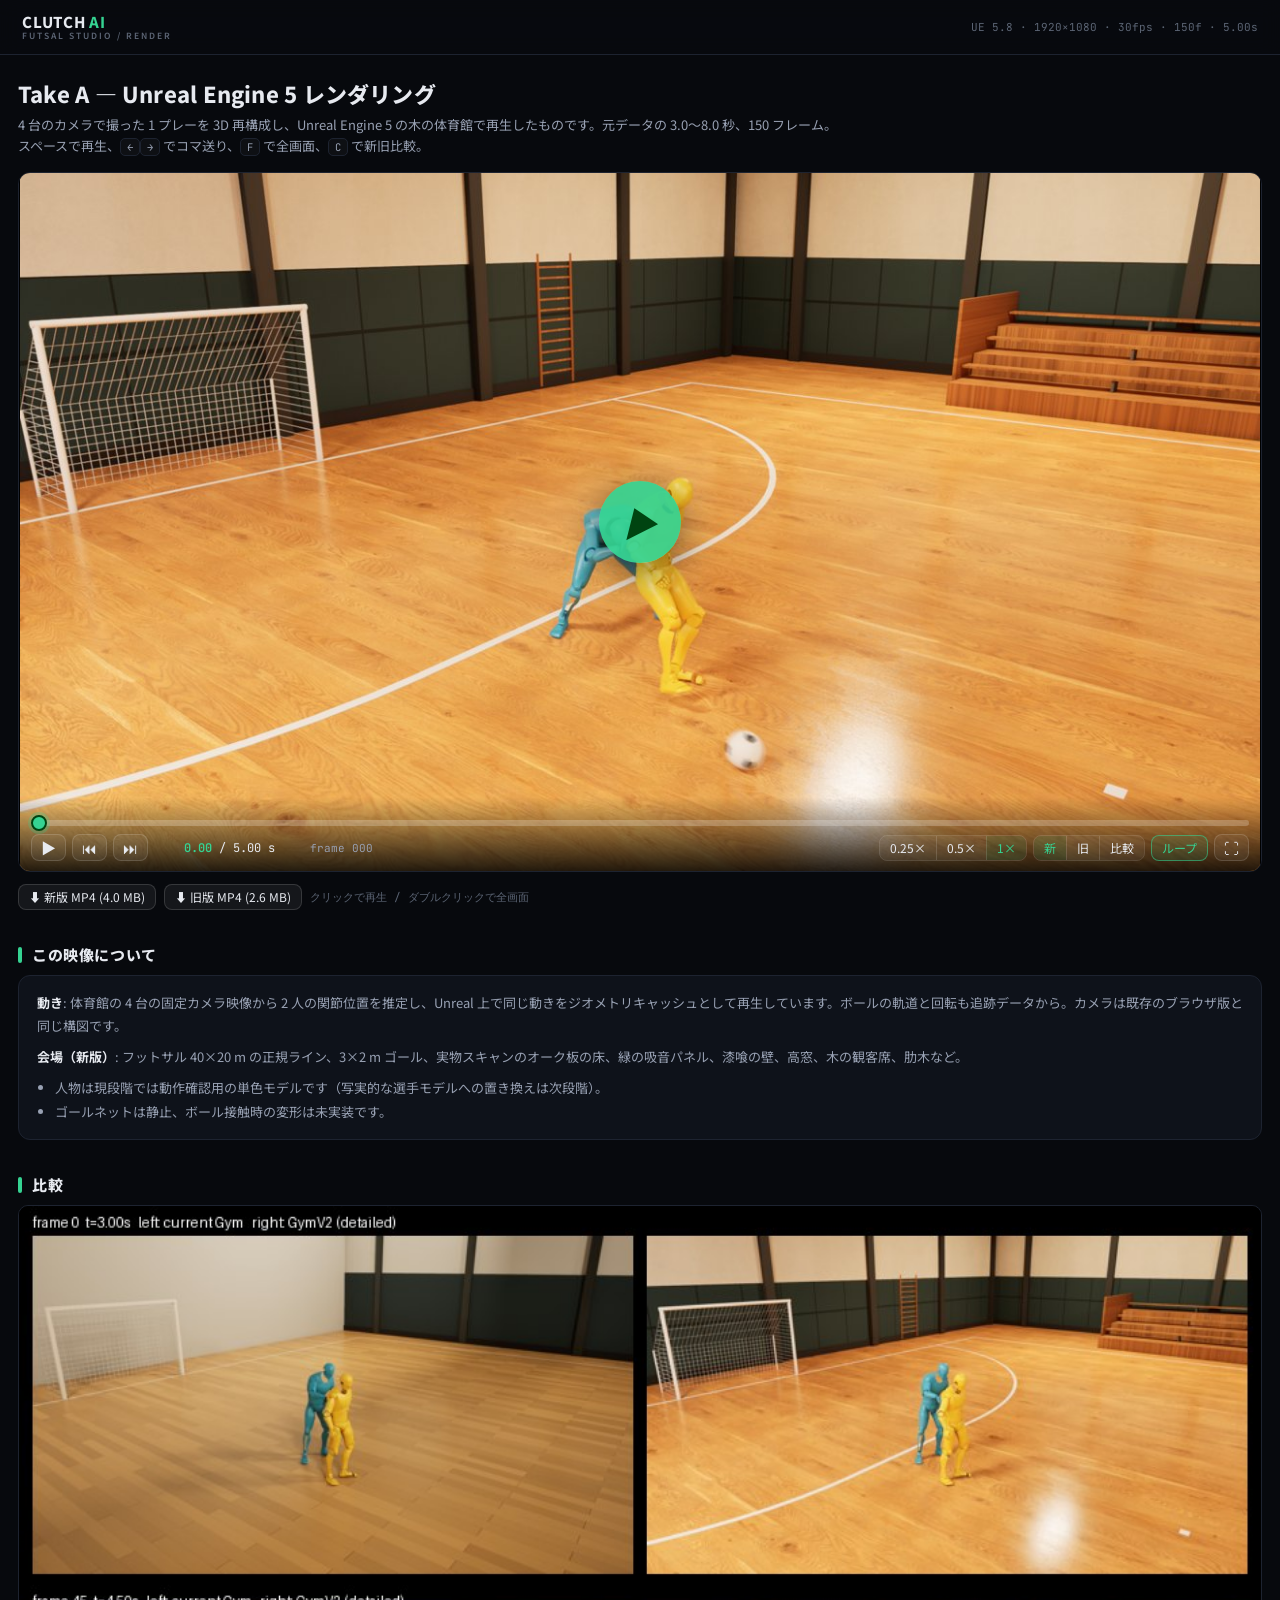
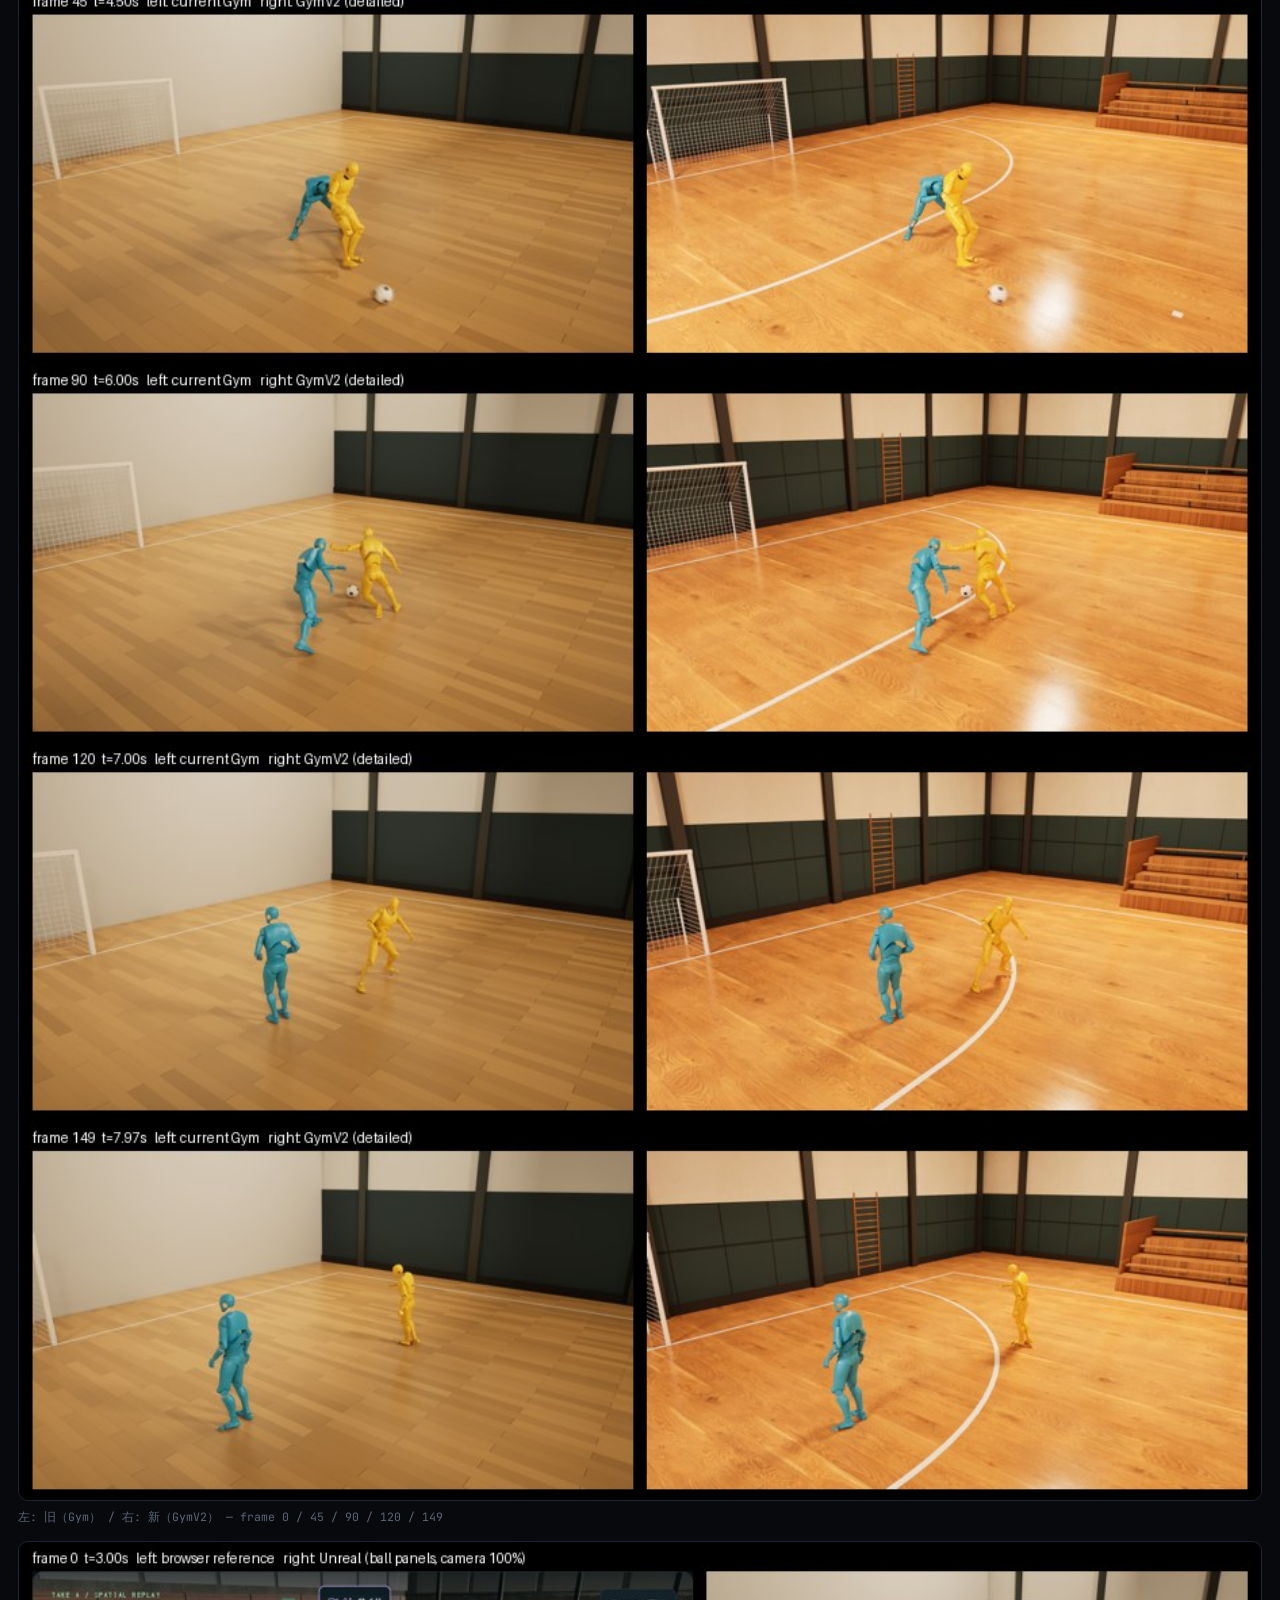
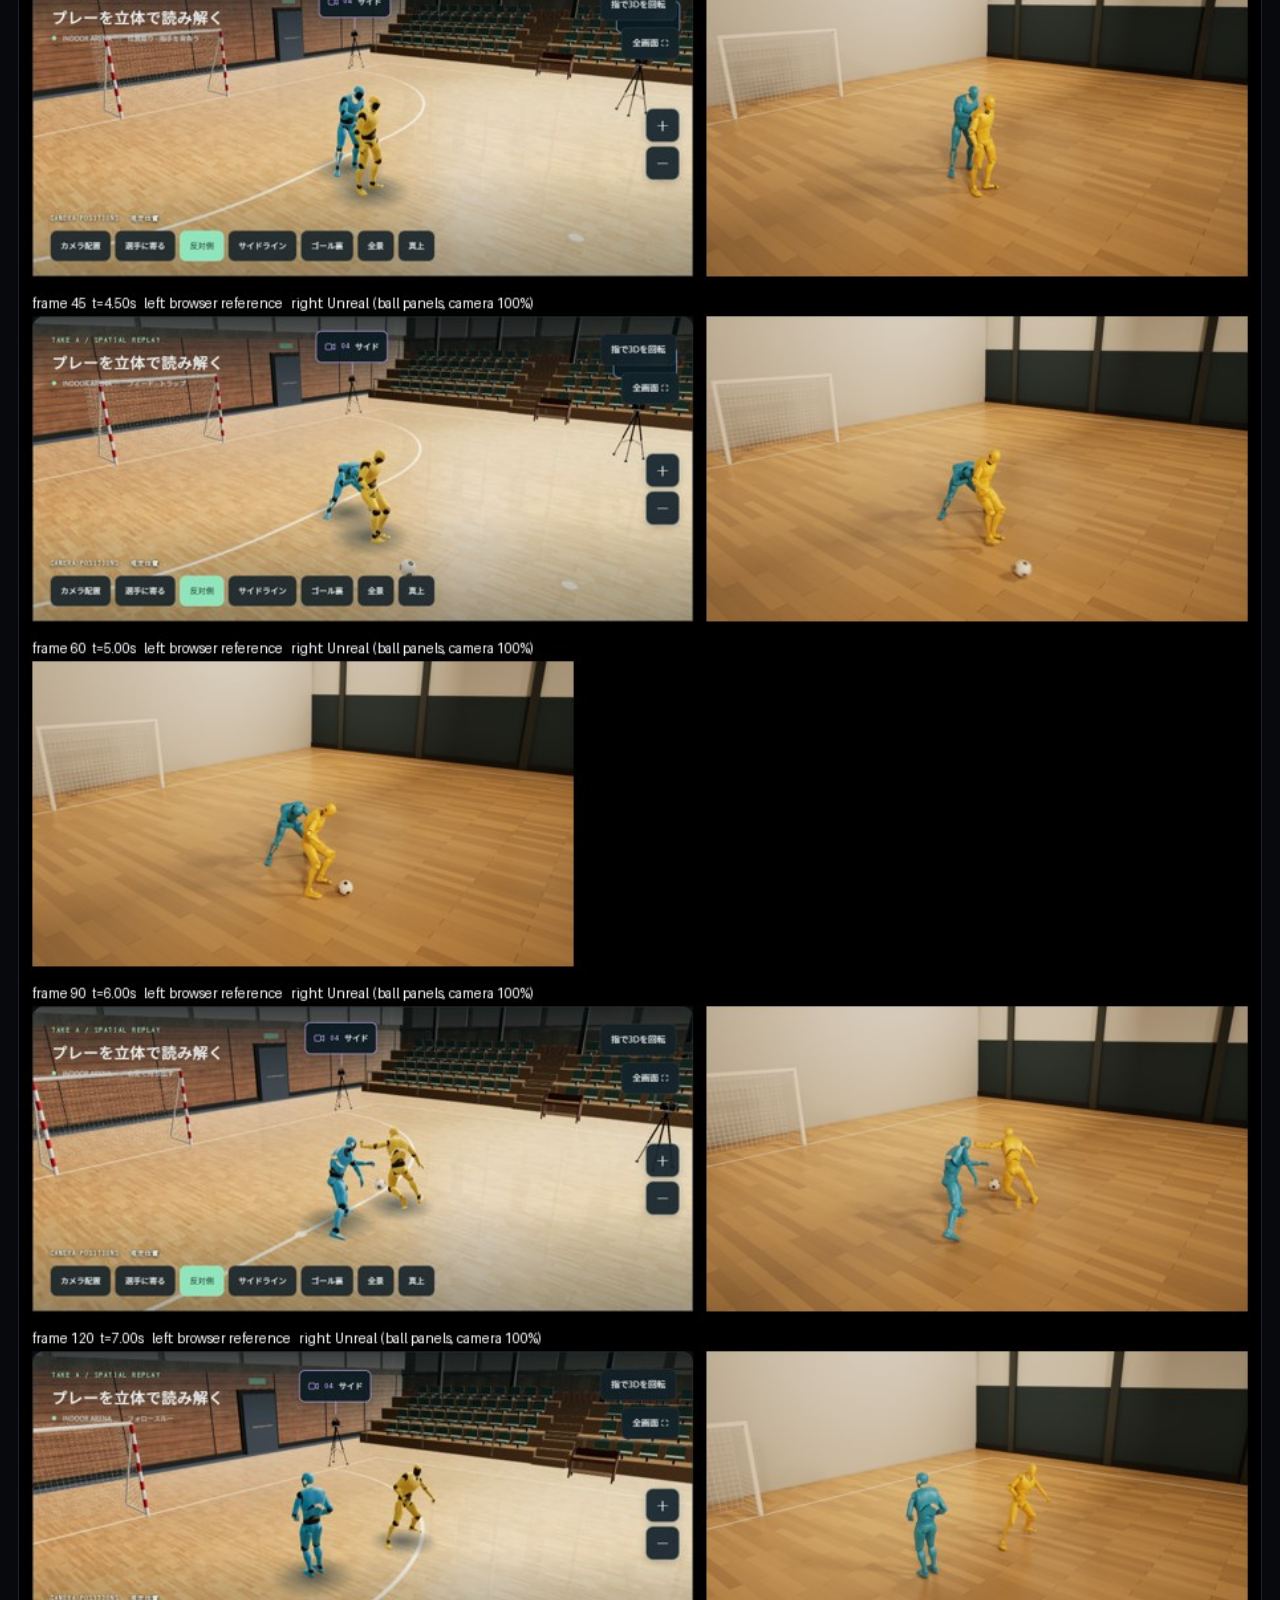
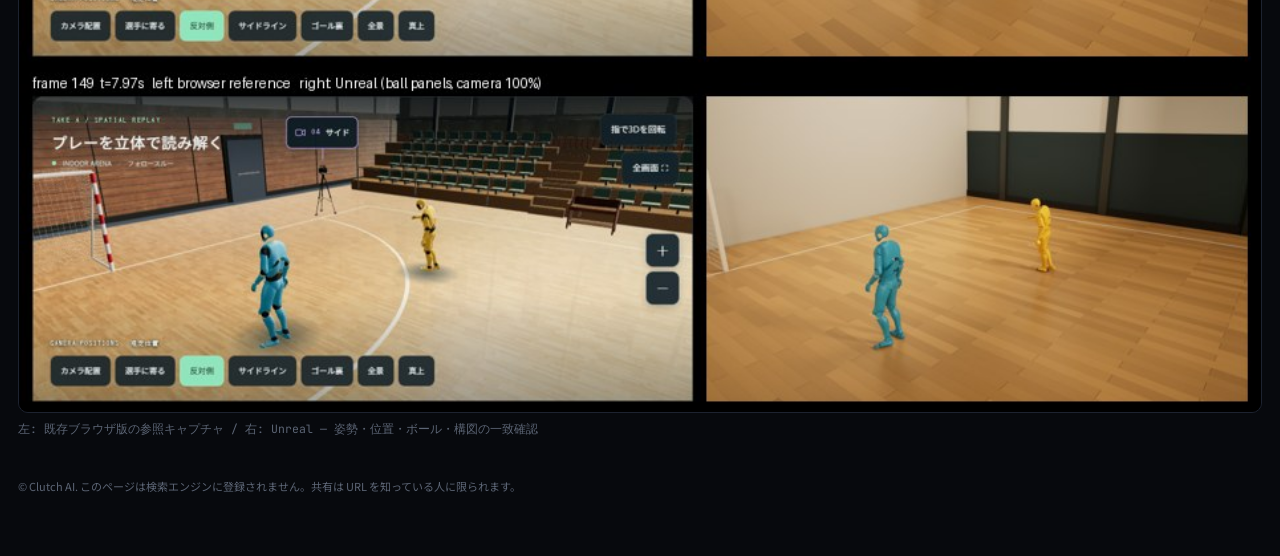
==== index.html @ bf504539 "Take A — Unreal Engine 5 render viewer (GymV2 vs Gym A/B, fullscreen, slow-mo, frame step)" ====
<!DOCTYPE html>
<html lang="ja">
<head>
<meta charset="UTF-8">
<meta name="viewport" content="width=device-width, initial-scale=1.0, viewport-fit=cover">
<meta name="robots" content="noindex, nofollow">
<title>Take A — Unreal Engine 5 レンダリング | Clutch AI</title>
<link rel="icon" href="poster.jpg">
<link rel="preconnect" href="https://fonts.googleapis.com">
<link href="https://fonts.googleapis.com/css2?family=Noto+Sans+JP:wght@400;600;800&family=JetBrains+Mono:wght@400;600&display=swap" rel="stylesheet">
<meta property="og:title" content="Take A — Unreal Engine 5 レンダリング">
<meta property="og:description" content="フットサルの1プレーを3D再構成し、Unreal Engine 5 で木の体育館に再現した5秒の映像。">
<meta property="og:image" content="poster.jpg">
<style>
  :root {
    --bg: #07090d; --panel: #0e121a; --line: #1d2330; --line-soft: rgba(255,255,255,0.07);
    --txt: #e7eaf0; --txt-2: #98a1b3; --txt-3: #5c6575; --accent: #35d392; --blue: #3e7bfa;
    --mono: "JetBrains Mono", "Consolas", monospace;
  }
  * { box-sizing: border-box; }
  html, body { margin: 0; background: var(--bg); color: var(--txt); font-family: "Noto Sans JP", "Hiragino Sans", "Yu Gothic UI", sans-serif; }
  a { color: var(--accent); text-decoration: none; }
  header { display: flex; align-items: center; gap: 18px; padding: 14px 22px; border-bottom: 1px solid var(--line); background: rgba(8,10,15,.92); position: sticky; top: 0; z-index: 10; backdrop-filter: blur(10px); }
  #brand { font-size: 15px; font-weight: 800; letter-spacing: .05em; line-height: 1.1; }
  #brand span { color: var(--accent); }
  #brand small { display: block; color: var(--txt-3); font-size: 8.5px; letter-spacing: .24em; font-weight: 600; }
  header .spacer { flex: 1; }
  header .meta { font-family: var(--mono); color: var(--txt-3); font-size: 11px; }
  main { max-width: 1280px; margin: 0 auto; padding: 22px 18px 60px; }
  h1 { font-size: 22px; margin: 0 0 6px; font-weight: 800; letter-spacing: .01em; }
  .sub { color: var(--txt-2); font-size: 13px; margin: 0 0 16px; line-height: 1.6; }

  /* ---- player ---- */
  #player { position: relative; background: #000; border-radius: 12px; overflow: hidden; border: 1px solid var(--line); aspect-ratio: 16 / 9; user-select: none; }
  #player video { position: absolute; inset: 0; width: 100%; height: 100%; display: block; background: #000; }
  #vB { clip-path: inset(0 0 0 50%); }
  #wipe { position: absolute; top: 0; bottom: 0; left: 50%; width: 2px; background: rgba(255,255,255,.9); transform: translateX(-1px); display: none; cursor: ew-resize; z-index: 3; }
  #wipe::after { content: "◀ ▶"; position: absolute; top: 50%; left: 50%; transform: translate(-50%,-50%); background: rgba(0,0,0,.65); color: #fff; font-size: 11px; padding: 6px 8px; border-radius: 999px; border: 1px solid rgba(255,255,255,.35); white-space: nowrap; }
  #player.compare #vB { display: block; } #player:not(.compare) #vB { display: none; }
  #player.compare #wipe { display: block; }
  .tag { position: absolute; top: 12px; padding: 4px 9px; border-radius: 6px; font-size: 11px; font-weight: 700; letter-spacing: .06em; background: rgba(0,0,0,.6); color: #fff; z-index: 3; pointer-events: none; display: none; }
  #tagA { left: 12px; } #tagB { right: 12px; }
  #player.compare .tag { display: block; }
  #bigplay { position: absolute; inset: 0; display: grid; place-items: center; z-index: 4; cursor: pointer; }
  #bigplay i { width: 82px; height: 82px; border-radius: 50%; background: rgba(53,211,146,.92); display: grid; place-items: center; color: #041; font-size: 34px; box-shadow: 0 10px 40px rgba(0,0,0,.5); transition: transform .15s; }
  #bigplay:hover i { transform: scale(1.06); }
  #player.playing #bigplay { display: none; }

  /* ---- controls ---- */
  #controls { position: absolute; left: 0; right: 0; bottom: 0; z-index: 5; padding: 10px 12px 10px; background: linear-gradient(to top, rgba(0,0,0,.85), rgba(0,0,0,0)); opacity: 1; transition: opacity .25s; }
  #player.playing:not(:hover) #controls { opacity: 0; }
  #player:fullscreen #controls, #player:-webkit-full-screen #controls { padding-bottom: max(10px, env(safe-area-inset-bottom)); }
  #scrub { -webkit-appearance: none; appearance: none; width: 100%; height: 6px; border-radius: 3px; background: rgba(255,255,255,.22); outline: none; cursor: pointer; margin: 0 0 8px; }
  #scrub::-webkit-slider-thumb { -webkit-appearance: none; width: 16px; height: 16px; border-radius: 50%; background: var(--accent); border: 2px solid #041; box-shadow: 0 0 0 3px rgba(53,211,146,.25); }
  #scrub::-moz-range-thumb { width: 16px; height: 16px; border-radius: 50%; background: var(--accent); border: 2px solid #041; }
  .row { display: flex; align-items: center; gap: 6px; flex-wrap: wrap; }
  .row .spacer { flex: 1; }
  .btn { background: rgba(255,255,255,.06); border: 1px solid rgba(255,255,255,.14); color: var(--txt); border-radius: 8px; padding: 6px 10px; font-size: 12px; cursor: pointer; font-family: inherit; line-height: 1; transition: all .12s; }
  .btn:hover { background: rgba(255,255,255,.14); }
  .btn.on { color: var(--accent); border-color: rgba(53,211,146,.55); background: rgba(53,211,146,.1); }
  .btn.icon { font-size: 15px; padding: 5px 9px; min-width: 34px; text-align: center; }
  .seg { display: inline-flex; border: 1px solid rgba(255,255,255,.14); border-radius: 8px; overflow: hidden; }
  .seg .btn { border: 0; border-radius: 0; }
  .seg .btn + .btn { border-left: 1px solid rgba(255,255,255,.14); }
  #time { font-family: var(--mono); font-size: 12px; color: var(--txt); min-width: 150px; text-align: center; }
  #time b { color: var(--accent); font-weight: 600; }
  #frame { font-family: var(--mono); font-size: 11px; color: var(--txt-2); }

  /* ---- below ---- */
  .bar { display: flex; gap: 8px; flex-wrap: wrap; align-items: center; margin: 12px 0 0; }
  .bar .hint { color: var(--txt-3); font-size: 11px; font-family: var(--mono); }
  .kbd { font-family: var(--mono); font-size: 10.5px; color: var(--txt-2); border: 1px solid var(--line); border-radius: 5px; padding: 1px 6px; background: rgba(255,255,255,.03); }
  section { margin-top: 34px; }
  h2 { font-size: 15px; font-weight: 800; letter-spacing: .04em; color: var(--txt); margin: 0 0 10px; display: flex; align-items: center; gap: 10px; }
  h2::before { content: ""; width: 4px; height: 16px; background: var(--accent); border-radius: 2px; }
  .card { background: var(--panel); border: 1px solid var(--line); border-radius: 12px; padding: 16px 18px; }
  .card p { margin: 0 0 8px; color: var(--txt-2); font-size: 13px; line-height: 1.75; }
  .card ul { margin: 6px 0 0; padding-left: 18px; color: var(--txt-2); font-size: 13px; line-height: 1.8; }
  .card b { color: var(--txt); }
  figure { margin: 0; }
  figure img { width: 100%; height: auto; display: block; border-radius: 10px; border: 1px solid var(--line); cursor: zoom-in; }
  figcaption { color: var(--txt-3); font-size: 11.5px; margin: 8px 0 0; font-family: var(--mono); }
  #lightbox { position: fixed; inset: 0; background: rgba(0,0,0,.94); z-index: 50; display: none; place-items: center; cursor: zoom-out; padding: 20px; }
  #lightbox img { max-width: 100%; max-height: 100%; object-fit: contain; }
  #lightbox.open { display: grid; }
  footer { color: var(--txt-3); font-size: 11px; margin-top: 40px; line-height: 1.7; }
  @media (max-width: 640px) {
    header { padding: 10px 14px; } main { padding: 14px 10px 40px; } h1 { font-size: 18px; }
    #time { min-width: 0; } .btn { padding: 7px 9px; } #player { border-radius: 8px; }
    .hide-sm { display: none; }
  }
</style>
</head>
<body>
<header>
  <div id="brand">CLUTCH <span>AI</span><small>FUTSAL STUDIO / RENDER</small></div>
  <div class="spacer"></div>
  <div class="meta hide-sm">UE 5.8 · 1920×1080 · 30fps · 150f · 5.00s</div>
</header>

<main>
  <h1>Take A — Unreal Engine 5 レンダリング</h1>
  <p class="sub">4 台のカメラで撮った 1 プレーを 3D 再構成し、Unreal Engine 5 の木の体育館で再生したものです。元データの 3.0〜8.0 秒、150 フレーム。<br class="hide-sm">
  スペースで再生、<span class="kbd">←</span><span class="kbd">→</span> でコマ送り、<span class="kbd">F</span> で全画面、<span class="kbd">C</span> で新旧比較。</p>

  <div id="player" tabindex="0" aria-label="video player">
    <video id="vA" src="gymv2.mp4" poster="poster.jpg" playsinline preload="auto" loop muted></video>
    <video id="vB" src="gym.mp4" playsinline preload="auto" loop muted></video>
    <div id="wipe"></div>
    <div class="tag" id="tagA">A · 新（GymV2）</div>
    <div class="tag" id="tagB">B · 旧（Gym）</div>
    <div id="bigplay" title="再生"><i>▶</i></div>
    <div id="controls">
      <input id="scrub" type="range" min="0" max="149" step="1" value="0" aria-label="seek">
      <div class="row">
        <button class="btn icon" id="play" title="再生 / 停止 (Space)">▶</button>
        <button class="btn icon" id="prev" title="1 コマ戻る (←)">⏮</button>
        <button class="btn icon" id="next" title="1 コマ進む (→)">⏭</button>
        <div id="time"><b>0.00</b> / 5.00 s</div>
        <div id="frame">frame 000</div>
        <div class="spacer"></div>
        <div class="seg" id="speed">
          <button class="btn" data-speed="0.25">0.25×</button>
          <button class="btn" data-speed="0.5">0.5×</button>
          <button class="btn on" data-speed="1">1×</button>
        </div>
        <div class="seg" id="source">
          <button class="btn on" data-src="A">新</button>
          <button class="btn" data-src="B">旧</button>
          <button class="btn" data-src="AB" title="A/B ワイプ比較 (C)">比較</button>
        </div>
        <button class="btn" id="loop" title="ループ">ループ</button>
        <button class="btn icon" id="fs" title="全画面 (F)">⛶</button>
      </div>
    </div>
  </div>

  <div class="bar">
    <a class="btn" href="gymv2.mp4" download="take-a-gymv2-5s.mp4">⬇ 新版 MP4 (4.0 MB)</a>
    <a class="btn" href="gym.mp4" download="take-a-gym-5s.mp4">⬇ 旧版 MP4 (2.6 MB)</a>
    <span class="hint">クリックで再生 / ダブルクリックで全画面</span>
  </div>

  <section>
    <h2>この映像について</h2>
    <div class="card">
      <p><b>動き</b>: 体育館の 4 台の固定カメラ映像から 2 人の関節位置を推定し、Unreal 上で同じ動きをジオメトリキャッシュとして再生しています。ボールの軌道と回転も追跡データから。カメラは既存のブラウザ版と同じ構図です。</p>
      <p><b>会場（新版）</b>: フットサル 40×20 m の正規ライン、3×2 m ゴール、実物スキャンのオーク板の床、緑の吸音パネル、漆喰の壁、高窓、木の観客席、肋木など。</p>
      <ul>
        <li>人物は現段階では動作確認用の単色モデルです（写実的な選手モデルへの置き換えは次段階）。</li>
        <li>ゴールネットは静止、ボール接触時の変形は未実装です。</li>
      </ul>
    </div>
  </section>

  <section>
    <h2>比較</h2>
    <figure>
      <img src="compare-gym-vs-gymv2.jpg" alt="旧 Gym と新 GymV2 の 5 時刻比較" loading="lazy">
      <figcaption>左: 旧（Gym） / 右: 新（GymV2） — frame 0 / 45 / 90 / 120 / 149</figcaption>
    </figure>
    <figure style="margin-top:16px">
      <img src="compare-browser-vs-unreal.jpg" alt="ブラウザ版参照と Unreal の比較" loading="lazy">
      <figcaption>左: 既存ブラウザ版の参照キャプチャ / 右: Unreal — 姿勢・位置・ボール・構図の一致確認</figcaption>
    </figure>
  </section>

  <footer>© Clutch AI. このページは検索エンジンに登録されません。共有は URL を知っている人に限られます。</footer>
</main>
<div id="lightbox"><img alt=""></div>

<script>
(() => {
  const FPS = 30, FRAMES = 150, DUR = FRAMES / FPS;
  const $ = (s) => document.querySelector(s);
  const player = $('#player'), A = $('#vA'), B = $('#vB'), scrub = $('#scrub'), time = $('#time'), frameEl = $('#frame');
  const playBtn = $('#play'), loopBtn = $('#loop'), fsBtn = $('#fs'), wipe = $('#wipe');
  let mode = 'A', main = A;   // 'A' | 'B' | 'AB'
  const vids = () => mode === 'AB' ? [A, B] : [main];
  const fmt = (t) => t.toFixed(2);

  function setLoop(on) { A.loop = B.loop = on; loopBtn.classList.toggle('on', on); }
  setLoop(true);

  function refresh() {
    const t = main.currentTime, f = Math.min(FRAMES - 1, Math.round(t * FPS));
    scrub.value = f;
    time.innerHTML = `<b>${fmt(t)}</b> / ${fmt(DUR)} s`;
    frameEl.textContent = 'frame ' + String(f).padStart(3, '0');
    player.classList.toggle('playing', !main.paused);
    playBtn.textContent = main.paused ? '▶' : '❚❚';
  }
  const tick = () => { refresh(); requestAnimationFrame(tick); };
  requestAnimationFrame(tick);

  function playAll() { vids().forEach(v => v.play().catch(() => {})); }
  function pauseAll() { [A, B].forEach(v => v.pause()); }
  function toggle() { main.paused ? playAll() : pauseAll(); }
  function seekFrame(f) {
    f = Math.max(0, Math.min(FRAMES - 1, f));
    const t = f / FPS + 0.001;
    [A, B].forEach(v => { v.currentTime = t; });
    refresh();
  }
  function step(d) { pauseAll(); seekFrame(Math.round(main.currentTime * FPS) + d); }

  function setMode(m) {
    const t = main.currentTime, playing = !main.paused;
    pauseAll();
    mode = m; main = (m === 'B') ? B : A;
    player.classList.toggle('compare', m === 'AB');
    A.style.display = (m === 'B') ? 'none' : 'block';
    B.style.display = (m === 'A') ? 'none' : 'block';
    document.querySelectorAll('#source .btn').forEach(b => b.classList.toggle('on', b.dataset.src === m));
    [A, B].forEach(v => { v.currentTime = t; });
    if (playing) playAll();
  }
  function setSpeed(s) {
    [A, B].forEach(v => { v.playbackRate = s; });
    document.querySelectorAll('#speed .btn').forEach(b => b.classList.toggle('on', Number(b.dataset.speed) === s));
  }
  function fullscreen() {
    const fsEl = document.fullscreenElement || document.webkitFullscreenElement;
    if (fsEl) { (document.exitFullscreen || document.webkitExitFullscreen).call(document); return; }
    if (player.requestFullscreen) player.requestFullscreen({ navigationUI: 'hide' }).catch(() => {});
    else if (player.webkitRequestFullscreen) player.webkitRequestFullscreen();
    else if (main.webkitEnterFullscreen) main.webkitEnterFullscreen();   // iOS Safari
  }

  // wipe divider
  let dragging = false;
  const setWipe = (clientX) => {
    const r = player.getBoundingClientRect();
    const x = Math.max(0.02, Math.min(0.98, (clientX - r.left) / r.width));
    wipe.style.left = (x * 100) + '%';
    B.style.clipPath = `inset(0 0 0 ${x * 100}%)`;
  };
  wipe.addEventListener('pointerdown', (e) => { dragging = true; wipe.setPointerCapture(e.pointerId); e.stopPropagation(); });
  window.addEventListener('pointermove', (e) => { if (dragging) setWipe(e.clientX); });
  window.addEventListener('pointerup', () => { dragging = false; });

  // wiring
  $('#bigplay').addEventListener('click', playAll);
  player.addEventListener('click', (e) => { if (e.target === A || e.target === B) toggle(); });
  player.addEventListener('dblclick', (e) => { if (e.target === A || e.target === B) fullscreen(); });
  playBtn.addEventListener('click', toggle);
  $('#prev').addEventListener('click', () => step(-1));
  $('#next').addEventListener('click', () => step(1));
  loopBtn.addEventListener('click', () => setLoop(!A.loop));
  fsBtn.addEventListener('click', fullscreen);
  scrub.addEventListener('input', () => { pauseAll(); seekFrame(Number(scrub.value)); });
  document.querySelectorAll('#speed .btn').forEach(b => b.addEventListener('click', () => setSpeed(Number(b.dataset.speed))));
  document.querySelectorAll('#source .btn').forEach(b => b.addEventListener('click', () => setMode(b.dataset.src)));
  [A, B].forEach(v => { v.addEventListener('seeked', refresh); v.addEventListener('timeupdate', refresh); v.addEventListener('play', refresh); v.addEventListener('pause', refresh); });
  // keep B in sync when comparing (drift guard)
  A.addEventListener('timeupdate', () => { if (mode === 'AB' && Math.abs(B.currentTime - A.currentTime) > 0.08) B.currentTime = A.currentTime; });

  document.addEventListener('keydown', (e) => {
    if (e.target.tagName === 'INPUT' && e.target !== scrub) return;
    const k = e.key.toLowerCase();
    if (e.code === 'Space' || k === 'k') { e.preventDefault(); toggle(); }
    else if (e.key === 'ArrowLeft' || k === ',') { e.preventDefault(); step(-1); }
    else if (e.key === 'ArrowRight' || k === '.') { e.preventDefault(); step(1); }
    else if (k === 'f') { fullscreen(); }
    else if (k === 'c') { setMode(mode === 'AB' ? 'A' : 'AB'); }
    else if (k === 'l') { setLoop(!A.loop); }
    else if (k === '1') setSpeed(1); else if (k === '2') setSpeed(0.5); else if (k === '3') setSpeed(0.25);
    else if (k === 'home') seekFrame(0);
  });

  // lightbox for comparison images
  const lb = $('#lightbox'), lbImg = lb.querySelector('img');
  document.querySelectorAll('figure img').forEach(img => img.addEventListener('click', () => { lbImg.src = img.src; lb.classList.add('open'); }));
  lb.addEventListener('click', () => lb.classList.remove('open'));

  setMode('A'); refresh();
})();
</script>
</body>
</html>
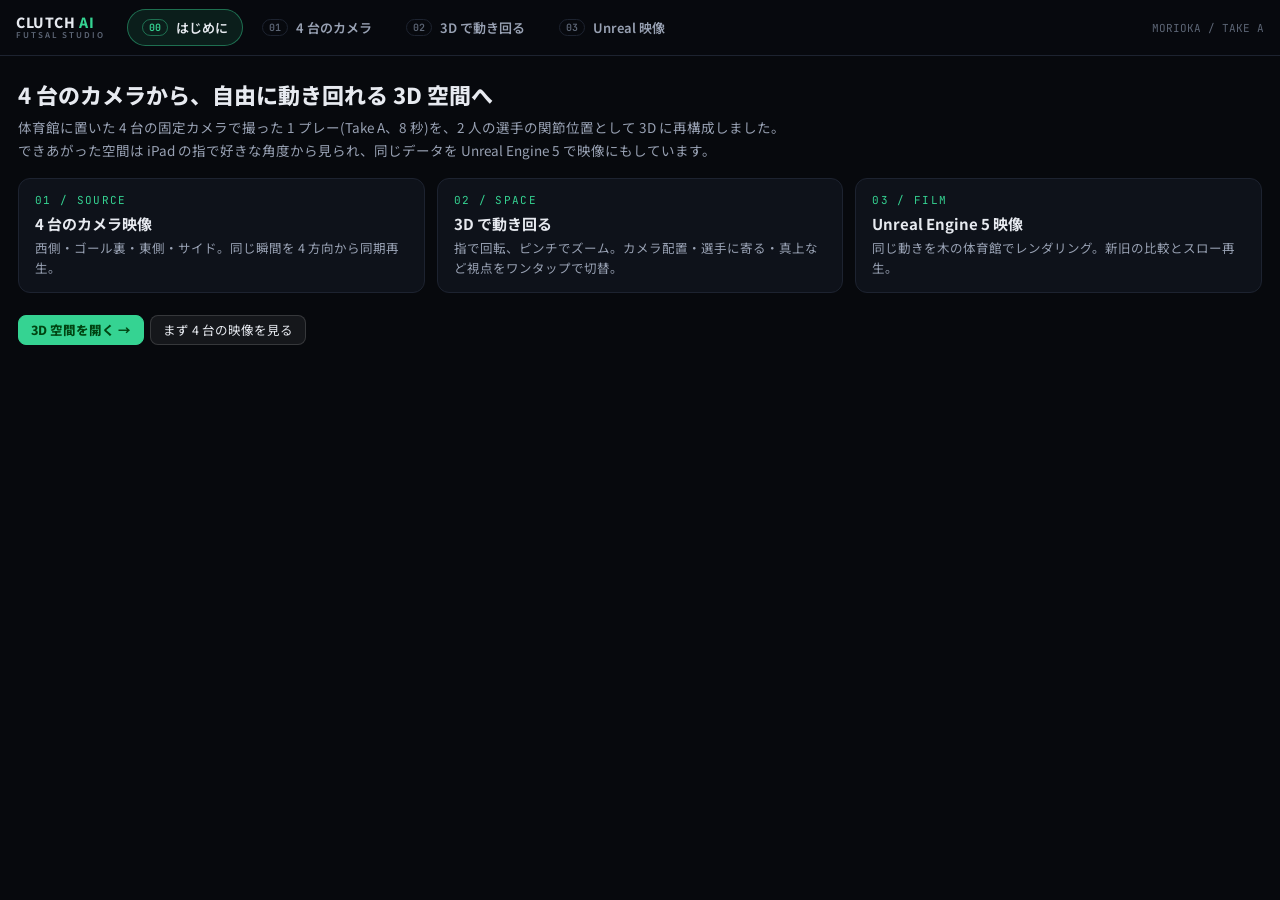
==== commit 109a27e3: "Interactive presentation: 4 camera videos -> 3D sandbox (iPad orbit, studio avatars) -> Unreal film" ====
--- a/index.html
+++ b/index.html
@@ -4,276 +4,313 @@
 <meta charset="UTF-8">
 <meta name="viewport" content="width=device-width, initial-scale=1.0, viewport-fit=cover">
 <meta name="robots" content="noindex, nofollow">
-<title>Take A — Unreal Engine 5 レンダリング | Clutch AI</title>
+<meta name="apple-mobile-web-app-capable" content="yes">
+<meta name="theme-color" content="#07090d">
+<title>Take A — 4 台のカメラから 3D 空間へ | Clutch AI</title>
 <link rel="icon" href="poster.jpg">
 <link rel="preconnect" href="https://fonts.googleapis.com">
 <link href="https://fonts.googleapis.com/css2?family=Noto+Sans+JP:wght@400;600;800&family=JetBrains+Mono:wght@400;600&display=swap" rel="stylesheet">
-<meta property="og:title" content="Take A — Unreal Engine 5 レンダリング">
-<meta property="og:description" content="フットサルの1プレーを3D再構成し、Unreal Engine 5 で木の体育館に再現した5秒の映像。">
+<meta property="og:title" content="Take A — 4 台のカメラから 3D 空間へ">
+<meta property="og:description" content="フットサルの 1 プレーを 4 台のカメラから 3D 再構成。iPad で自由に動き回れる 3D 空間と、Unreal Engine 5 のシネマティック映像。">
 <meta property="og:image" content="poster.jpg">
 <style>
   :root {
-    --bg: #07090d; --panel: #0e121a; --line: #1d2330; --line-soft: rgba(255,255,255,0.07);
-    --txt: #e7eaf0; --txt-2: #98a1b3; --txt-3: #5c6575; --accent: #35d392; --blue: #3e7bfa;
-    --mono: "JetBrains Mono", "Consolas", monospace;
+    --bg: #07090d; --panel: #0e121a; --line: #1d2330; --txt: #e7eaf0; --txt-2: #98a1b3; --txt-3: #5c6575;
+    --accent: #35d392; --mono: "JetBrains Mono", "Consolas", monospace; --nav: 56px;
   }
   * { box-sizing: border-box; }
   html, body { margin: 0; background: var(--bg); color: var(--txt); font-family: "Noto Sans JP", "Hiragino Sans", "Yu Gothic UI", sans-serif; }
   a { color: var(--accent); text-decoration: none; }
-  header { display: flex; align-items: center; gap: 18px; padding: 14px 22px; border-bottom: 1px solid var(--line); background: rgba(8,10,15,.92); position: sticky; top: 0; z-index: 10; backdrop-filter: blur(10px); }
-  #brand { font-size: 15px; font-weight: 800; letter-spacing: .05em; line-height: 1.1; }
+  /* ---- nav ---- */
+  nav { position: fixed; top: 0; left: 0; right: 0; height: var(--nav); z-index: 30; display: flex; align-items: center; gap: 14px; padding: 0 16px; background: rgba(8,10,15,.94); border-bottom: 1px solid var(--line); backdrop-filter: blur(10px); padding-top: env(safe-area-inset-top); }
+  #brand { font-size: 14px; font-weight: 800; letter-spacing: .05em; line-height: 1.1; white-space: nowrap; }
   #brand span { color: var(--accent); }
-  #brand small { display: block; color: var(--txt-3); font-size: 8.5px; letter-spacing: .24em; font-weight: 600; }
-  header .spacer { flex: 1; }
-  header .meta { font-family: var(--mono); color: var(--txt-3); font-size: 11px; }
-  main { max-width: 1280px; margin: 0 auto; padding: 22px 18px 60px; }
-  h1 { font-size: 22px; margin: 0 0 6px; font-weight: 800; letter-spacing: .01em; }
-  .sub { color: var(--txt-2); font-size: 13px; margin: 0 0 16px; line-height: 1.6; }
-
-  /* ---- player ---- */
+  #brand small { display: block; color: var(--txt-3); font-size: 8px; letter-spacing: .24em; font-weight: 600; }
+  .tabs { display: flex; gap: 4px; margin-left: 8px; overflow-x: auto; -webkit-overflow-scrolling: touch; scrollbar-width: none; }
+  .tabs::-webkit-scrollbar { display: none; }
+  .tab { background: transparent; border: 1px solid transparent; color: var(--txt-2); border-radius: 999px; padding: 8px 14px; font-size: 13px; font-weight: 600; cursor: pointer; font-family: inherit; white-space: nowrap; display: flex; align-items: center; gap: 8px; }
+  .tab i { font-style: normal; font-family: var(--mono); font-size: 10px; color: var(--txt-3); border: 1px solid var(--line); border-radius: 999px; padding: 1px 6px; }
+  .tab.on { color: var(--txt); background: rgba(53,211,146,.1); border-color: rgba(53,211,146,.45); }
+  .tab.on i { color: var(--accent); border-color: rgba(53,211,146,.45); }
+  nav .spacer { flex: 1; }
+  nav .meta { font-family: var(--mono); color: var(--txt-3); font-size: 11px; white-space: nowrap; }
+  /* ---- chapters ---- */
+  .chapter { display: none; padding-top: var(--nav); min-height: 100dvh; }
+  .chapter.on { display: block; }
+  .wrap { max-width: 1280px; margin: 0 auto; padding: 22px 18px 60px; }
+  h1 { font-size: 22px; margin: 0 0 6px; font-weight: 800; }
+  .sub { color: var(--txt-2); font-size: 13.5px; margin: 0 0 16px; line-height: 1.7; }
+  .kbd { font-family: var(--mono); font-size: 10.5px; color: var(--txt-2); border: 1px solid var(--line); border-radius: 5px; padding: 1px 6px; background: rgba(255,255,255,.03); }
+  .btn { background: rgba(255,255,255,.06); border: 1px solid rgba(255,255,255,.14); color: var(--txt); border-radius: 8px; padding: 8px 12px; font-size: 12.5px; cursor: pointer; font-family: inherit; line-height: 1; transition: all .12s; display: inline-flex; align-items: center; gap: 6px; }
+  .btn:hover { background: rgba(255,255,255,.14); }
+  .btn.on { color: var(--accent); border-color: rgba(53,211,146,.55); background: rgba(53,211,146,.1); }
+  .btn.icon { font-size: 15px; padding: 6px 9px; min-width: 34px; justify-content: center; }
+  .btn.primary { background: var(--accent); color: #041; border-color: var(--accent); font-weight: 800; }
+  .seg { display: inline-flex; border: 1px solid rgba(255,255,255,.14); border-radius: 8px; overflow: hidden; }
+  .seg .btn { border: 0; border-radius: 0; } .seg .btn + .btn { border-left: 1px solid rgba(255,255,255,.14); }
+  .row { display: flex; align-items: center; gap: 6px; flex-wrap: wrap; } .row .spacer { flex: 1; }
+  .card { background: var(--panel); border: 1px solid var(--line); border-radius: 12px; padding: 16px 18px; }
+  .card p { margin: 0 0 8px; color: var(--txt-2); font-size: 13px; line-height: 1.75; } .card b { color: var(--txt); }
+  .steps { display: grid; grid-template-columns: repeat(3, 1fr); gap: 12px; margin: 16px 0 22px; }
+  .step { background: var(--panel); border: 1px solid var(--line); border-radius: 12px; padding: 14px 16px; cursor: pointer; transition: border-color .15s; }
+  .step:hover { border-color: rgba(53,211,146,.45); }
+  .step .n { font-family: var(--mono); color: var(--accent); font-size: 11px; letter-spacing: .12em; }
+  .step h3 { margin: 6px 0 4px; font-size: 15px; } .step p { margin: 0; color: var(--txt-2); font-size: 12.5px; line-height: 1.6; }
+  /* ---- chapter 1: 4 cams ---- */
+  .cams { display: grid; grid-template-columns: 1fr 1fr; gap: 10px; }
+  .cam { position: relative; background: #000; border-radius: 10px; overflow: hidden; border: 1px solid var(--line); aspect-ratio: 16 / 9; }
+  .cam video { width: 100%; height: 100%; display: block; object-fit: cover; }
+  .cam .lbl { position: absolute; top: 10px; left: 10px; background: rgba(0,0,0,.65); color: #fff; font-size: 11.5px; font-weight: 700; padding: 4px 9px; border-radius: 6px; font-family: var(--mono); letter-spacing: .06em; }
+  .cam .lbl b { color: var(--accent); margin-right: 6px; }
+  .transport { margin-top: 12px; }
+  input[type=range] { -webkit-appearance: none; appearance: none; width: 100%; height: 6px; border-radius: 3px; background: rgba(255,255,255,.18); outline: none; cursor: pointer; margin: 0 0 8px; }
+  input[type=range]::-webkit-slider-thumb { -webkit-appearance: none; width: 18px; height: 18px; border-radius: 50%; background: var(--accent); border: 2px solid #041; box-shadow: 0 0 0 3px rgba(53,211,146,.25); }
+  input[type=range]::-moz-range-thumb { width: 18px; height: 18px; border-radius: 50%; background: var(--accent); border: 2px solid #041; }
+  .mono { font-family: var(--mono); font-size: 12px; color: var(--txt); }
+  /* ---- chapter 2: 3D space ---- */
+  #space { display: none; padding-top: var(--nav); height: 100dvh; }
+  #space.on { display: flex; flex-direction: column; }
+  #space .bar { display: flex; align-items: center; gap: 8px; padding: 8px 12px; border-bottom: 1px solid var(--line); background: var(--panel); flex-wrap: wrap; }
+  #space .bar .tip { color: var(--txt-2); font-size: 12px; line-height: 1.5; }
+  #space iframe { flex: 1; width: 100%; border: 0; background: #000; }
+  /* ---- chapter 3: film player (from the earlier page) ---- */
   #player { position: relative; background: #000; border-radius: 12px; overflow: hidden; border: 1px solid var(--line); aspect-ratio: 16 / 9; user-select: none; }
   #player video { position: absolute; inset: 0; width: 100%; height: 100%; display: block; background: #000; }
   #vB { clip-path: inset(0 0 0 50%); }
-  #wipe { position: absolute; top: 0; bottom: 0; left: 50%; width: 2px; background: rgba(255,255,255,.9); transform: translateX(-1px); display: none; cursor: ew-resize; z-index: 3; }
+  #wipe { position: absolute; top: 0; bottom: 0; left: 50%; width: 2px; background: rgba(255,255,255,.9); transform: translateX(-1px); display: none; cursor: ew-resize; z-index: 3; touch-action: none; }
   #wipe::after { content: "◀ ▶"; position: absolute; top: 50%; left: 50%; transform: translate(-50%,-50%); background: rgba(0,0,0,.65); color: #fff; font-size: 11px; padding: 6px 8px; border-radius: 999px; border: 1px solid rgba(255,255,255,.35); white-space: nowrap; }
   #player.compare #vB { display: block; } #player:not(.compare) #vB { display: none; }
   #player.compare #wipe { display: block; }
   .tag { position: absolute; top: 12px; padding: 4px 9px; border-radius: 6px; font-size: 11px; font-weight: 700; letter-spacing: .06em; background: rgba(0,0,0,.6); color: #fff; z-index: 3; pointer-events: none; display: none; }
-  #tagA { left: 12px; } #tagB { right: 12px; }
-  #player.compare .tag { display: block; }
+  #tagA { left: 12px; } #tagB { right: 12px; } #player.compare .tag { display: block; }
   #bigplay { position: absolute; inset: 0; display: grid; place-items: center; z-index: 4; cursor: pointer; }
-  #bigplay i { width: 82px; height: 82px; border-radius: 50%; background: rgba(53,211,146,.92); display: grid; place-items: center; color: #041; font-size: 34px; box-shadow: 0 10px 40px rgba(0,0,0,.5); transition: transform .15s; }
-  #bigplay:hover i { transform: scale(1.06); }
+  #bigplay i { width: 82px; height: 82px; border-radius: 50%; background: rgba(53,211,146,.92); display: grid; place-items: center; color: #041; font-size: 34px; box-shadow: 0 10px 40px rgba(0,0,0,.5); }
   #player.playing #bigplay { display: none; }
-
-  /* ---- controls ---- */
-  #controls { position: absolute; left: 0; right: 0; bottom: 0; z-index: 5; padding: 10px 12px 10px; background: linear-gradient(to top, rgba(0,0,0,.85), rgba(0,0,0,0)); opacity: 1; transition: opacity .25s; }
+  #controls { position: absolute; left: 0; right: 0; bottom: 0; z-index: 5; padding: 10px 12px; background: linear-gradient(to top, rgba(0,0,0,.85), rgba(0,0,0,0)); transition: opacity .25s; }
   #player.playing:not(:hover) #controls { opacity: 0; }
   #player:fullscreen #controls, #player:-webkit-full-screen #controls { padding-bottom: max(10px, env(safe-area-inset-bottom)); }
-  #scrub { -webkit-appearance: none; appearance: none; width: 100%; height: 6px; border-radius: 3px; background: rgba(255,255,255,.22); outline: none; cursor: pointer; margin: 0 0 8px; }
-  #scrub::-webkit-slider-thumb { -webkit-appearance: none; width: 16px; height: 16px; border-radius: 50%; background: var(--accent); border: 2px solid #041; box-shadow: 0 0 0 3px rgba(53,211,146,.25); }
-  #scrub::-moz-range-thumb { width: 16px; height: 16px; border-radius: 50%; background: var(--accent); border: 2px solid #041; }
-  .row { display: flex; align-items: center; gap: 6px; flex-wrap: wrap; }
-  .row .spacer { flex: 1; }
-  .btn { background: rgba(255,255,255,.06); border: 1px solid rgba(255,255,255,.14); color: var(--txt); border-radius: 8px; padding: 6px 10px; font-size: 12px; cursor: pointer; font-family: inherit; line-height: 1; transition: all .12s; }
-  .btn:hover { background: rgba(255,255,255,.14); }
-  .btn.on { color: var(--accent); border-color: rgba(53,211,146,.55); background: rgba(53,211,146,.1); }
-  .btn.icon { font-size: 15px; padding: 5px 9px; min-width: 34px; text-align: center; }
-  .seg { display: inline-flex; border: 1px solid rgba(255,255,255,.14); border-radius: 8px; overflow: hidden; }
-  .seg .btn { border: 0; border-radius: 0; }
-  .seg .btn + .btn { border-left: 1px solid rgba(255,255,255,.14); }
-  #time { font-family: var(--mono); font-size: 12px; color: var(--txt); min-width: 150px; text-align: center; }
-  #time b { color: var(--accent); font-weight: 600; }
+  #time { font-family: var(--mono); font-size: 12px; color: var(--txt); min-width: 150px; text-align: center; } #time b { color: var(--accent); font-weight: 600; }
   #frame { font-family: var(--mono); font-size: 11px; color: var(--txt-2); }
-
-  /* ---- below ---- */
-  .bar { display: flex; gap: 8px; flex-wrap: wrap; align-items: center; margin: 12px 0 0; }
-  .bar .hint { color: var(--txt-3); font-size: 11px; font-family: var(--mono); }
-  .kbd { font-family: var(--mono); font-size: 10.5px; color: var(--txt-2); border: 1px solid var(--line); border-radius: 5px; padding: 1px 6px; background: rgba(255,255,255,.03); }
-  section { margin-top: 34px; }
-  h2 { font-size: 15px; font-weight: 800; letter-spacing: .04em; color: var(--txt); margin: 0 0 10px; display: flex; align-items: center; gap: 10px; }
-  h2::before { content: ""; width: 4px; height: 16px; background: var(--accent); border-radius: 2px; }
-  .card { background: var(--panel); border: 1px solid var(--line); border-radius: 12px; padding: 16px 18px; }
-  .card p { margin: 0 0 8px; color: var(--txt-2); font-size: 13px; line-height: 1.75; }
-  .card ul { margin: 6px 0 0; padding-left: 18px; color: var(--txt-2); font-size: 13px; line-height: 1.8; }
-  .card b { color: var(--txt); }
-  figure { margin: 0; }
-  figure img { width: 100%; height: auto; display: block; border-radius: 10px; border: 1px solid var(--line); cursor: zoom-in; }
+  figure { margin: 16px 0 0; } figure img { width: 100%; height: auto; display: block; border-radius: 10px; border: 1px solid var(--line); cursor: zoom-in; }
   figcaption { color: var(--txt-3); font-size: 11.5px; margin: 8px 0 0; font-family: var(--mono); }
   #lightbox { position: fixed; inset: 0; background: rgba(0,0,0,.94); z-index: 50; display: none; place-items: center; cursor: zoom-out; padding: 20px; }
-  #lightbox img { max-width: 100%; max-height: 100%; object-fit: contain; }
-  #lightbox.open { display: grid; }
+  #lightbox img { max-width: 100%; max-height: 100%; object-fit: contain; } #lightbox.open { display: grid; }
   footer { color: var(--txt-3); font-size: 11px; margin-top: 40px; line-height: 1.7; }
-  @media (max-width: 640px) {
-    header { padding: 10px 14px; } main { padding: 14px 10px 40px; } h1 { font-size: 18px; }
-    #time { min-width: 0; } .btn { padding: 7px 9px; } #player { border-radius: 8px; }
-    .hide-sm { display: none; }
+  @media (max-width: 760px) {
+    .steps { grid-template-columns: 1fr; } .cams { grid-template-columns: 1fr; } nav .meta { display: none; }
+    .wrap { padding: 14px 10px 40px; } h1 { font-size: 18px; } #time { min-width: 0; } .hide-sm { display: none; }
   }
 </style>
 </head>
 <body>
-<header>
-  <div id="brand">CLUTCH <span>AI</span><small>FUTSAL STUDIO / RENDER</small></div>
+<nav>
+  <div id="brand">CLUTCH <span>AI</span><small>FUTSAL STUDIO</small></div>
+  <div class="tabs" role="tablist">
+    <button class="tab on" data-ch="intro" role="tab"><i>00</i>はじめに</button>
+    <button class="tab" data-ch="cams" role="tab"><i>01</i>4 台のカメラ</button>
+    <button class="tab" data-ch="space" role="tab"><i>02</i>3D で動き回る</button>
+    <button class="tab" data-ch="film" role="tab"><i>03</i>Unreal 映像</button>
+  </div>
   <div class="spacer"></div>
-  <div class="meta hide-sm">UE 5.8 · 1920×1080 · 30fps · 150f · 5.00s</div>
-</header>
-
-<main>
-  <h1>Take A — Unreal Engine 5 レンダリング</h1>
-  <p class="sub">4 台のカメラで撮った 1 プレーを 3D 再構成し、Unreal Engine 5 の木の体育館で再生したものです。元データの 3.0〜8.0 秒、150 フレーム。<br class="hide-sm">
-  スペースで再生、<span class="kbd">←</span><span class="kbd">→</span> でコマ送り、<span class="kbd">F</span> で全画面、<span class="kbd">C</span> で新旧比較。</p>
-
-  <div id="player" tabindex="0" aria-label="video player">
-    <video id="vA" src="gymv2.mp4" poster="poster.jpg" playsinline preload="auto" loop muted></video>
-    <video id="vB" src="gym.mp4" playsinline preload="auto" loop muted></video>
-    <div id="wipe"></div>
-    <div class="tag" id="tagA">A · 新（GymV2）</div>
-    <div class="tag" id="tagB">B · 旧（Gym）</div>
-    <div id="bigplay" title="再生"><i>▶</i></div>
-    <div id="controls">
-      <input id="scrub" type="range" min="0" max="149" step="1" value="0" aria-label="seek">
+  <div class="meta">MORIOKA / TAKE A</div>
+</nav>
+
+<!-- 00 intro -->
+<section class="chapter on" id="intro">
+  <div class="wrap">
+    <h1>4 台のカメラから、自由に動き回れる 3D 空間へ</h1>
+    <p class="sub">体育館に置いた 4 台の固定カメラで撮った 1 プレー(Take A、8 秒)を、2 人の選手の関節位置として 3D に再構成しました。<br class="hide-sm">できあがった空間は iPad の指で好きな角度から見られ、同じデータを Unreal Engine 5 で映像にもしています。</p>
+    <div class="steps">
+      <div class="step" data-go="cams"><div class="n">01 / SOURCE</div><h3>4 台のカメラ映像</h3><p>西側・ゴール裏・東側・サイド。同じ瞬間を 4 方向から同期再生。</p></div>
+      <div class="step" data-go="space"><div class="n">02 / SPACE</div><h3>3D で動き回る</h3><p>指で回転、ピンチでズーム。カメラ配置・選手に寄る・真上など視点をワンタップで切替。</p></div>
+      <div class="step" data-go="film"><div class="n">03 / FILM</div><h3>Unreal Engine 5 映像</h3><p>同じ動きを木の体育館でレンダリング。新旧の比較とスロー再生。</p></div>
+    </div>
+    <div class="row"><button class="btn primary" data-go="space">3D 空間を開く →</button><button class="btn" data-go="cams">まず 4 台の映像を見る</button></div>
+  </div>
+</section>
+
+<!-- 01 cams -->
+<section class="chapter" id="cams">
+  <div class="wrap">
+    <h1>01 · 4 台のカメラ映像</h1>
+    <p class="sub">高さ約 1.4〜1.5 m に置いた 4 台の固定カメラ。4 本は同じ時刻に揃えてあり、下のスライダーで同時に動きます。この 4 本から 2 人の関節位置を推定し、次の章の 3D 空間になります。</p>
+    <div class="cams">
+      <div class="cam"><video src="space/cam1_west.mp4" muted playsinline preload="metadata"></video><div class="lbl"><b>01</b>西側</div></div>
+      <div class="cam"><video src="space/cam2_goalback.mp4" muted playsinline preload="metadata"></video><div class="lbl"><b>02</b>ゴール裏</div></div>
+      <div class="cam"><video src="space/cam3_east.mp4" muted playsinline preload="metadata"></video><div class="lbl"><b>03</b>東側</div></div>
+      <div class="cam"><video src="space/cam4_side.mp4" muted playsinline preload="metadata"></video><div class="lbl"><b>04</b>サイド</div></div>
+    </div>
+    <div class="transport">
+      <input id="camSeek" type="range" min="0" max="8" step="0.033" value="0" aria-label="4 台の映像の再生位置">
       <div class="row">
-        <button class="btn icon" id="play" title="再生 / 停止 (Space)">▶</button>
-        <button class="btn icon" id="prev" title="1 コマ戻る (←)">⏮</button>
-        <button class="btn icon" id="next" title="1 コマ進む (→)">⏭</button>
-        <div id="time"><b>0.00</b> / 5.00 s</div>
-        <div id="frame">frame 000</div>
+        <button class="btn icon" id="camPlay" title="再生 / 停止">▶</button>
+        <span class="mono" id="camTime">0.00 / 8.00 s</span>
         <div class="spacer"></div>
-        <div class="seg" id="speed">
-          <button class="btn" data-speed="0.25">0.25×</button>
-          <button class="btn" data-speed="0.5">0.5×</button>
-          <button class="btn on" data-speed="1">1×</button>
+        <div class="seg" id="camSpeed"><button class="btn" data-speed="0.25">0.25×</button><button class="btn" data-speed="0.5">0.5×</button><button class="btn on" data-speed="1">1×</button></div>
+        <button class="btn" data-go="space">この 4 本から 3D へ →</button>
+      </div>
+    </div>
+  </div>
+</section>
+
+<!-- 02 space -->
+<section id="space">
+  <div class="bar">
+    <span class="tip"><b>指で回転</b>するには 3D 画面右上の「指で3Dを回転」を押します。2 本指でピンチするとズーム。下の視点ボタン(カメラ配置・選手に寄る・反対側・真上…)でワンタップ切替。</span>
+    <div class="spacer"></div>
+    <a class="btn" href="space/sandbox/?ball=tracked&playerCandidate=studio" target="_blank" rel="noopener">別タブで全画面 ↗</a>
+    <button class="btn" id="spaceFs">この画面で全画面 ⛶</button>
+  </div>
+  <iframe id="spaceFrame" title="3D サンドボックス" allow="fullscreen" allowfullscreen loading="lazy" data-src="space/sandbox/?ball=tracked&playerCandidate=studio"></iframe>
+</section>
+
+<!-- 03 film -->
+<section class="chapter" id="film">
+  <div class="wrap">
+    <h1>03 · Unreal Engine 5 レンダリング</h1>
+    <p class="sub">同じ 3D データを Unreal Engine 5.8 の木の体育館で再生した 5 秒の映像(元データの 3.0〜8.0 秒、1920×1080、30fps)。<span class="hide-sm">スペースで再生、<span class="kbd">←</span><span class="kbd">→</span> でコマ送り、<span class="kbd">F</span> で全画面、<span class="kbd">C</span> で新旧比較。</span></p>
+    <div id="player" tabindex="0" aria-label="video player">
+      <video id="vA" src="gymv2.mp4" poster="poster.jpg" playsinline preload="metadata" loop muted></video>
+      <video id="vB" src="gym.mp4" playsinline preload="metadata" loop muted></video>
+      <div id="wipe"></div>
+      <div class="tag" id="tagA">A · 新（GymV2）</div>
+      <div class="tag" id="tagB">B · 旧（Gym）</div>
+      <div id="bigplay" title="再生"><i>▶</i></div>
+      <div id="controls">
+        <input id="scrub" type="range" min="0" max="149" step="1" value="0" aria-label="seek">
+        <div class="row">
+          <button class="btn icon" id="play" title="再生 / 停止 (Space)">▶</button>
+          <button class="btn icon" id="prev" title="1 コマ戻る (←)">⏮</button>
+          <button class="btn icon" id="next" title="1 コマ進む (→)">⏭</button>
+          <div id="time"><b>0.00</b> / 5.00 s</div>
+          <div id="frame">frame 000</div>
+          <div class="spacer"></div>
+          <div class="seg" id="speed"><button class="btn" data-speed="0.25">0.25×</button><button class="btn" data-speed="0.5">0.5×</button><button class="btn on" data-speed="1">1×</button></div>
+          <div class="seg" id="source"><button class="btn on" data-src="A">新</button><button class="btn" data-src="B">旧</button><button class="btn" data-src="AB" title="A/B ワイプ比較 (C)">比較</button></div>
+          <button class="btn" id="loop" title="ループ">ループ</button>
+          <button class="btn icon" id="fs" title="全画面 (F)">⛶</button>
         </div>
-        <div class="seg" id="source">
-          <button class="btn on" data-src="A">新</button>
-          <button class="btn" data-src="B">旧</button>
-          <button class="btn" data-src="AB" title="A/B ワイプ比較 (C)">比較</button>
-        </div>
-        <button class="btn" id="loop" title="ループ">ループ</button>
-        <button class="btn icon" id="fs" title="全画面 (F)">⛶</button>
       </div>
     </div>
-  </div>
-
-  <div class="bar">
-    <a class="btn" href="gymv2.mp4" download="take-a-gymv2-5s.mp4">⬇ 新版 MP4 (4.0 MB)</a>
-    <a class="btn" href="gym.mp4" download="take-a-gym-5s.mp4">⬇ 旧版 MP4 (2.6 MB)</a>
-    <span class="hint">クリックで再生 / ダブルクリックで全画面</span>
-  </div>
-
-  <section>
-    <h2>この映像について</h2>
-    <div class="card">
-      <p><b>動き</b>: 体育館の 4 台の固定カメラ映像から 2 人の関節位置を推定し、Unreal 上で同じ動きをジオメトリキャッシュとして再生しています。ボールの軌道と回転も追跡データから。カメラは既存のブラウザ版と同じ構図です。</p>
-      <p><b>会場（新版）</b>: フットサル 40×20 m の正規ライン、3×2 m ゴール、実物スキャンのオーク板の床、緑の吸音パネル、漆喰の壁、高窓、木の観客席、肋木など。</p>
-      <ul>
-        <li>人物は現段階では動作確認用の単色モデルです（写実的な選手モデルへの置き換えは次段階）。</li>
-        <li>ゴールネットは静止、ボール接触時の変形は未実装です。</li>
-      </ul>
-    </div>
-  </section>
-
-  <section>
-    <h2>比較</h2>
-    <figure>
-      <img src="compare-gym-vs-gymv2.jpg" alt="旧 Gym と新 GymV2 の 5 時刻比較" loading="lazy">
-      <figcaption>左: 旧（Gym） / 右: 新（GymV2） — frame 0 / 45 / 90 / 120 / 149</figcaption>
-    </figure>
-    <figure style="margin-top:16px">
-      <img src="compare-browser-vs-unreal.jpg" alt="ブラウザ版参照と Unreal の比較" loading="lazy">
-      <figcaption>左: 既存ブラウザ版の参照キャプチャ / 右: Unreal — 姿勢・位置・ボール・構図の一致確認</figcaption>
-    </figure>
-  </section>
-
-  <footer>© Clutch AI. このページは検索エンジンに登録されません。共有は URL を知っている人に限られます。</footer>
-</main>
+    <div class="row" style="margin-top:12px">
+      <a class="btn" href="gymv2.mp4" download="take-a-gymv2-5s.mp4">⬇ 新版 MP4 (4.0 MB)</a>
+      <a class="btn" href="gym.mp4" download="take-a-gym-5s.mp4">⬇ 旧版 MP4 (2.6 MB)</a>
+    </div>
+    <div class="card" style="margin-top:22px">
+      <p><b>会場(新版)</b>: フットサル 40×20 m の正規ライン、3×2 m ゴール、実物スキャンのオーク板の床、緑の吸音パネル、漆喰の壁、高窓、木の観客席、肋木。</p>
+      <p><b>人物</b>: 映像側は動作確認用の単色モデルです(3D 空間の章では写実的な選手モデルで表示)。ゴールネットは静止、ボール接触時の変形は未実装。</p>
+    </div>
+    <figure><img src="compare-gym-vs-gymv2.jpg" alt="旧 Gym と新 GymV2 の 5 時刻比較" loading="lazy"><figcaption>左: 旧（Gym） / 右: 新（GymV2） — frame 0 / 45 / 90 / 120 / 149</figcaption></figure>
+    <figure><img src="compare-browser-vs-unreal.jpg" alt="ブラウザ版参照と Unreal の比較" loading="lazy"><figcaption>左: 3D 空間(ブラウザ)の参照キャプチャ / 右: Unreal — 姿勢・位置・ボール・構図の一致確認</figcaption></figure>
+    <footer>© Clutch AI. このページは検索エンジンに登録されません。共有は URL を知っている人に限られます。</footer>
+  </div>
+</section>
 <div id="lightbox"><img alt=""></div>
 
 <script>
 (() => {
+  const $ = (s) => document.querySelector(s), $$ = (s) => [...document.querySelectorAll(s)];
+  // ---------- chapters ----------
+  const frame = $('#spaceFrame');
+  function go(ch) {
+    $$('.chapter, #space').forEach(el => el.classList.toggle('on', el.id === ch));
+    $$('.tab').forEach(t => t.classList.toggle('on', t.dataset.ch === ch));
+    if (ch === 'space' && !frame.src) frame.src = frame.dataset.src;
+    if (ch !== 'cams') camPause();
+    if (ch !== 'film') pauseAll();
+    history.replaceState(null, '', '#' + ch);
+    window.scrollTo(0, 0);
+  }
+  $$('.tab, [data-go]').forEach(b => b.addEventListener('click', () => go(b.dataset.ch || b.dataset.go)));
+  $('#spaceFs').addEventListener('click', () => {
+    const el = $('#space');
+    if (document.fullscreenElement || document.webkitFullscreenElement) { (document.exitFullscreen || document.webkitExitFullscreen).call(document); return; }
+    if (el.requestFullscreen) el.requestFullscreen({ navigationUI: 'hide' }).catch(() => {});
+    else if (el.webkitRequestFullscreen) el.webkitRequestFullscreen();
+  });
+
+  // ---------- 01: four synced cameras ----------
+  const cams = $$('.cam video'), camSeek = $('#camSeek'), camPlayBtn = $('#camPlay'), camTime = $('#camTime');
+  const camDur = () => cams[0].duration && isFinite(cams[0].duration) ? cams[0].duration : 8;
+  function camPlay() { cams.forEach(v => v.play().catch(() => {})); camPlayBtn.textContent = '❚❚'; }
+  function camPause() { cams.forEach(v => v.pause()); camPlayBtn.textContent = '▶'; }
+  camPlayBtn.addEventListener('click', () => cams[0].paused ? camPlay() : camPause());
+  camSeek.addEventListener('input', () => { camPause(); cams.forEach(v => { v.currentTime = Number(camSeek.value); }); });
+  $$('#camSpeed .btn').forEach(b => b.addEventListener('click', () => { cams.forEach(v => { v.playbackRate = Number(b.dataset.speed); }); $$('#camSpeed .btn').forEach(x => x.classList.toggle('on', x === b)); }));
+  cams[0].addEventListener('timeupdate', () => {
+    camSeek.max = camDur(); camSeek.value = cams[0].currentTime;
+    camTime.textContent = `${cams[0].currentTime.toFixed(2)} / ${camDur().toFixed(2)} s`;
+    cams.slice(1).forEach(v => { if (Math.abs(v.currentTime - cams[0].currentTime) > 0.08) v.currentTime = cams[0].currentTime; });
+  });
+  cams[0].addEventListener('ended', () => { cams.forEach(v => { v.currentTime = 0; }); camPlay(); });
+  $$('.cam').forEach(c => c.addEventListener('click', () => cams[0].paused ? camPlay() : camPause()));
+
+  // ---------- 03: film player ----------
   const FPS = 30, FRAMES = 150, DUR = FRAMES / FPS;
-  const $ = (s) => document.querySelector(s);
   const player = $('#player'), A = $('#vA'), B = $('#vB'), scrub = $('#scrub'), time = $('#time'), frameEl = $('#frame');
   const playBtn = $('#play'), loopBtn = $('#loop'), fsBtn = $('#fs'), wipe = $('#wipe');
-  let mode = 'A', main = A;   // 'A' | 'B' | 'AB'
+  let mode = 'A', main = A;
   const vids = () => mode === 'AB' ? [A, B] : [main];
-  const fmt = (t) => t.toFixed(2);
-
   function setLoop(on) { A.loop = B.loop = on; loopBtn.classList.toggle('on', on); }
   setLoop(true);
-
   function refresh() {
     const t = main.currentTime, f = Math.min(FRAMES - 1, Math.round(t * FPS));
-    scrub.value = f;
-    time.innerHTML = `<b>${fmt(t)}</b> / ${fmt(DUR)} s`;
-    frameEl.textContent = 'frame ' + String(f).padStart(3, '0');
-    player.classList.toggle('playing', !main.paused);
-    playBtn.textContent = main.paused ? '▶' : '❚❚';
-  }
-  const tick = () => { refresh(); requestAnimationFrame(tick); };
-  requestAnimationFrame(tick);
-
+    scrub.value = f; time.innerHTML = `<b>${t.toFixed(2)}</b> / ${DUR.toFixed(2)} s`; frameEl.textContent = 'frame ' + String(f).padStart(3, '0');
+    player.classList.toggle('playing', !main.paused); playBtn.textContent = main.paused ? '▶' : '❚❚';
+  }
+  (function tick() { refresh(); requestAnimationFrame(tick); })();
   function playAll() { vids().forEach(v => v.play().catch(() => {})); }
   function pauseAll() { [A, B].forEach(v => v.pause()); }
   function toggle() { main.paused ? playAll() : pauseAll(); }
-  function seekFrame(f) {
-    f = Math.max(0, Math.min(FRAMES - 1, f));
-    const t = f / FPS + 0.001;
-    [A, B].forEach(v => { v.currentTime = t; });
-    refresh();
-  }
+  function seekFrame(f) { f = Math.max(0, Math.min(FRAMES - 1, f)); [A, B].forEach(v => { v.currentTime = f / FPS + 0.001; }); refresh(); }
   function step(d) { pauseAll(); seekFrame(Math.round(main.currentTime * FPS) + d); }
-
   function setMode(m) {
-    const t = main.currentTime, playing = !main.paused;
-    pauseAll();
+    const t = main.currentTime, playing = !main.paused; pauseAll();
     mode = m; main = (m === 'B') ? B : A;
     player.classList.toggle('compare', m === 'AB');
-    A.style.display = (m === 'B') ? 'none' : 'block';
-    B.style.display = (m === 'A') ? 'none' : 'block';
-    document.querySelectorAll('#source .btn').forEach(b => b.classList.toggle('on', b.dataset.src === m));
-    [A, B].forEach(v => { v.currentTime = t; });
-    if (playing) playAll();
-  }
-  function setSpeed(s) {
-    [A, B].forEach(v => { v.playbackRate = s; });
-    document.querySelectorAll('#speed .btn').forEach(b => b.classList.toggle('on', Number(b.dataset.speed) === s));
-  }
+    A.style.display = (m === 'B') ? 'none' : 'block'; B.style.display = (m === 'A') ? 'none' : 'block';
+    $$('#source .btn').forEach(b => b.classList.toggle('on', b.dataset.src === m));
+    [A, B].forEach(v => { v.currentTime = t; }); if (playing) playAll();
+  }
+  function setSpeed(s) { [A, B].forEach(v => { v.playbackRate = s; }); $$('#speed .btn').forEach(b => b.classList.toggle('on', Number(b.dataset.speed) === s)); }
   function fullscreen() {
-    const fsEl = document.fullscreenElement || document.webkitFullscreenElement;
-    if (fsEl) { (document.exitFullscreen || document.webkitExitFullscreen).call(document); return; }
+    if (document.fullscreenElement || document.webkitFullscreenElement) { (document.exitFullscreen || document.webkitExitFullscreen).call(document); return; }
     if (player.requestFullscreen) player.requestFullscreen({ navigationUI: 'hide' }).catch(() => {});
     else if (player.webkitRequestFullscreen) player.webkitRequestFullscreen();
-    else if (main.webkitEnterFullscreen) main.webkitEnterFullscreen();   // iOS Safari
-  }
-
-  // wipe divider
+    else if (main.webkitEnterFullscreen) main.webkitEnterFullscreen();
+  }
   let dragging = false;
-  const setWipe = (clientX) => {
-    const r = player.getBoundingClientRect();
-    const x = Math.max(0.02, Math.min(0.98, (clientX - r.left) / r.width));
-    wipe.style.left = (x * 100) + '%';
-    B.style.clipPath = `inset(0 0 0 ${x * 100}%)`;
-  };
+  const setWipe = (x0) => { const r = player.getBoundingClientRect(); const x = Math.max(.02, Math.min(.98, (x0 - r.left) / r.width)); wipe.style.left = (x * 100) + '%'; B.style.clipPath = `inset(0 0 0 ${x * 100}%)`; };
   wipe.addEventListener('pointerdown', (e) => { dragging = true; wipe.setPointerCapture(e.pointerId); e.stopPropagation(); });
   window.addEventListener('pointermove', (e) => { if (dragging) setWipe(e.clientX); });
   window.addEventListener('pointerup', () => { dragging = false; });
-
-  // wiring
   $('#bigplay').addEventListener('click', playAll);
   player.addEventListener('click', (e) => { if (e.target === A || e.target === B) toggle(); });
   player.addEventListener('dblclick', (e) => { if (e.target === A || e.target === B) fullscreen(); });
-  playBtn.addEventListener('click', toggle);
-  $('#prev').addEventListener('click', () => step(-1));
-  $('#next').addEventListener('click', () => step(1));
-  loopBtn.addEventListener('click', () => setLoop(!A.loop));
-  fsBtn.addEventListener('click', fullscreen);
+  playBtn.addEventListener('click', toggle); $('#prev').addEventListener('click', () => step(-1)); $('#next').addEventListener('click', () => step(1));
+  loopBtn.addEventListener('click', () => setLoop(!A.loop)); fsBtn.addEventListener('click', fullscreen);
   scrub.addEventListener('input', () => { pauseAll(); seekFrame(Number(scrub.value)); });
-  document.querySelectorAll('#speed .btn').forEach(b => b.addEventListener('click', () => setSpeed(Number(b.dataset.speed))));
-  document.querySelectorAll('#source .btn').forEach(b => b.addEventListener('click', () => setMode(b.dataset.src)));
-  [A, B].forEach(v => { v.addEventListener('seeked', refresh); v.addEventListener('timeupdate', refresh); v.addEventListener('play', refresh); v.addEventListener('pause', refresh); });
-  // keep B in sync when comparing (drift guard)
+  $$('#speed .btn').forEach(b => b.addEventListener('click', () => setSpeed(Number(b.dataset.speed))));
+  $$('#source .btn').forEach(b => b.addEventListener('click', () => setMode(b.dataset.src)));
+  [A, B].forEach(v => ['seeked', 'timeupdate', 'play', 'pause'].forEach(ev => v.addEventListener(ev, refresh)));
   A.addEventListener('timeupdate', () => { if (mode === 'AB' && Math.abs(B.currentTime - A.currentTime) > 0.08) B.currentTime = A.currentTime; });
-
   document.addEventListener('keydown', (e) => {
+    if (!$('#film').classList.contains('on')) return;
     if (e.target.tagName === 'INPUT' && e.target !== scrub) return;
     const k = e.key.toLowerCase();
     if (e.code === 'Space' || k === 'k') { e.preventDefault(); toggle(); }
-    else if (e.key === 'ArrowLeft' || k === ',') { e.preventDefault(); step(-1); }
-    else if (e.key === 'ArrowRight' || k === '.') { e.preventDefault(); step(1); }
-    else if (k === 'f') { fullscreen(); }
-    else if (k === 'c') { setMode(mode === 'AB' ? 'A' : 'AB'); }
-    else if (k === 'l') { setLoop(!A.loop); }
-    else if (k === '1') setSpeed(1); else if (k === '2') setSpeed(0.5); else if (k === '3') setSpeed(0.25);
-    else if (k === 'home') seekFrame(0);
+    else if (e.key === 'ArrowLeft') { e.preventDefault(); step(-1); } else if (e.key === 'ArrowRight') { e.preventDefault(); step(1); }
+    else if (k === 'f') fullscreen(); else if (k === 'c') setMode(mode === 'AB' ? 'A' : 'AB'); else if (k === 'l') setLoop(!A.loop);
+    else if (k === '1') setSpeed(1); else if (k === '2') setSpeed(.5); else if (k === '3') setSpeed(.25);
   });
-
-  // lightbox for comparison images
   const lb = $('#lightbox'), lbImg = lb.querySelector('img');
-  document.querySelectorAll('figure img').forEach(img => img.addEventListener('click', () => { lbImg.src = img.src; lb.classList.add('open'); }));
+  $$('figure img').forEach(img => img.addEventListener('click', () => { lbImg.src = img.src; lb.classList.add('open'); }));
   lb.addEventListener('click', () => lb.classList.remove('open'));
-
-  setMode('A'); refresh();
+  setMode('A');
+
+  // deep link: #space / #cams / #film
+  const h = location.hash.replace('#', '');
+  if (['cams', 'space', 'film'].includes(h)) go(h);
 })();
 </script>
 </body>
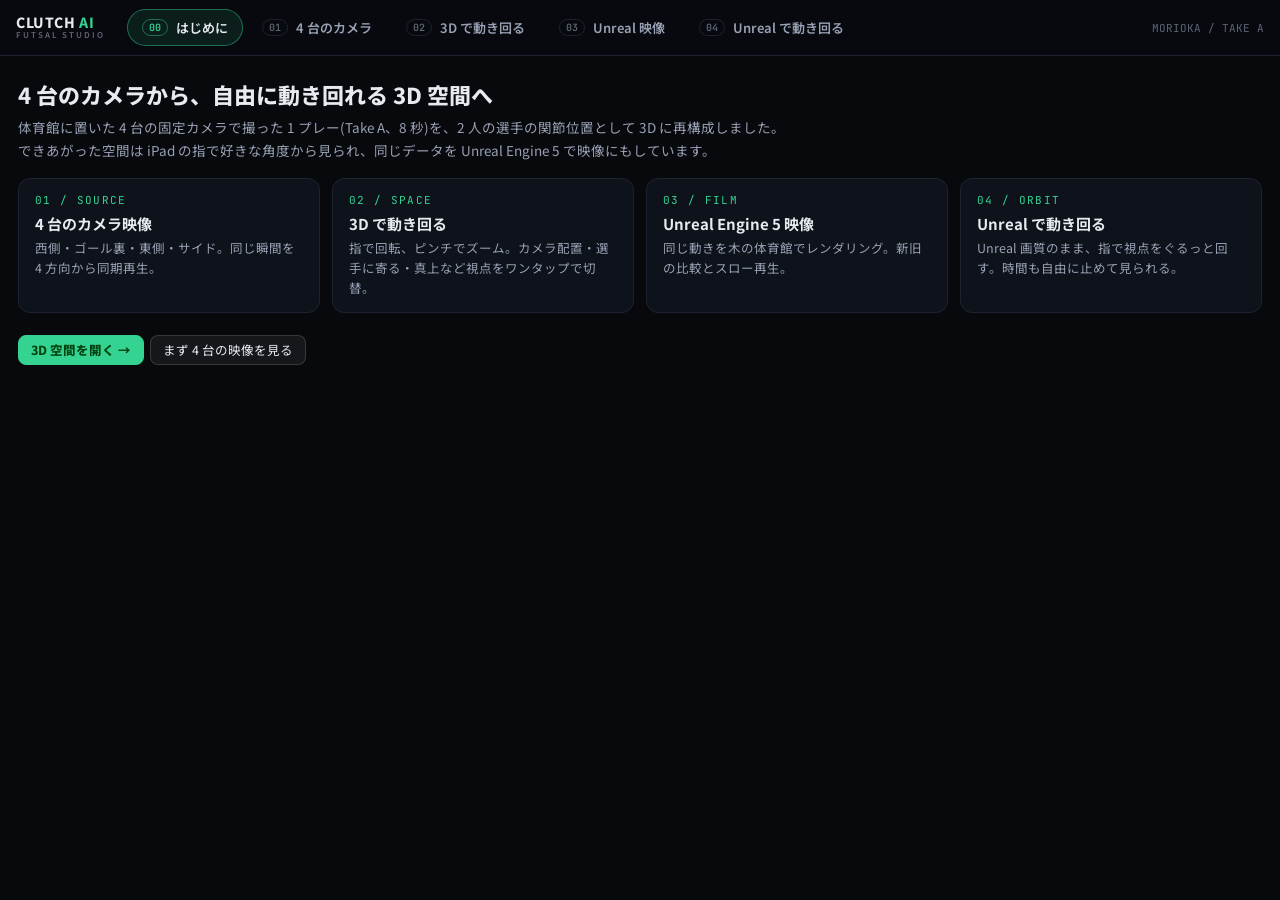
==== commit ec94fb62: "04 Unreal orbit viewer: 36 follow-camera angles (10 deg) rendered in UE5, swipe to rotate, time scru" ====
--- a/index.html
+++ b/index.html
@@ -51,7 +51,7 @@
   .row { display: flex; align-items: center; gap: 6px; flex-wrap: wrap; } .row .spacer { flex: 1; }
   .card { background: var(--panel); border: 1px solid var(--line); border-radius: 12px; padding: 16px 18px; }
   .card p { margin: 0 0 8px; color: var(--txt-2); font-size: 13px; line-height: 1.75; } .card b { color: var(--txt); }
-  .steps { display: grid; grid-template-columns: repeat(3, 1fr); gap: 12px; margin: 16px 0 22px; }
+  .steps { display: grid; grid-template-columns: repeat(4, 1fr); gap: 12px; margin: 16px 0 22px; }
   .step { background: var(--panel); border: 1px solid var(--line); border-radius: 12px; padding: 14px 16px; cursor: pointer; transition: border-color .15s; }
   .step:hover { border-color: rgba(53,211,146,.45); }
   .step .n { font-family: var(--mono); color: var(--accent); font-size: 11px; letter-spacing: .12em; }
@@ -95,6 +95,23 @@
   figcaption { color: var(--txt-3); font-size: 11.5px; margin: 8px 0 0; font-family: var(--mono); }
   #lightbox { position: fixed; inset: 0; background: rgba(0,0,0,.94); z-index: 50; display: none; place-items: center; cursor: zoom-out; padding: 20px; }
   #lightbox img { max-width: 100%; max-height: 100%; object-fit: contain; } #lightbox.open { display: grid; }
+  /* ---- chapter 4: orbit ---- */
+  #orbit .stage { position: relative; background: #000; border-radius: 12px; overflow: hidden; border: 1px solid var(--line); aspect-ratio: 16 / 9; touch-action: none; user-select: none; -webkit-user-select: none; cursor: grab; }
+  #orbit .stage:active { cursor: grabbing; }
+  #orbit .stage video { position: absolute; inset: 0; width: 100%; height: 100%; display: none; background: #000; transform-origin: center; pointer-events: none; }
+  #orbit .stage video.cur { display: block; }
+  #orbit .hud { position: absolute; left: 12px; top: 12px; z-index: 3; display: flex; gap: 8px; align-items: center; pointer-events: none; }
+  #orbit .hud span { background: rgba(0,0,0,.6); color: #fff; font-family: var(--mono); font-size: 11.5px; padding: 5px 9px; border-radius: 6px; }
+  #orbit .compass { position: absolute; right: 12px; top: 12px; z-index: 3; width: 64px; height: 64px; border-radius: 50%; border: 1px solid rgba(255,255,255,.35); background: rgba(0,0,0,.45); pointer-events: none; }
+  #orbit .compass i { position: absolute; left: 50%; top: 50%; width: 2px; height: 26px; background: var(--accent); transform-origin: 50% 100%; transform: translate(-50%, -100%) rotate(0deg); border-radius: 2px; }
+  #orbit .compass b { position: absolute; left: 50%; top: 50%; width: 10px; height: 10px; margin: -5px; border-radius: 50%; background: #fff; }
+  #orbit .swipehint { position: absolute; left: 50%; bottom: 64px; transform: translateX(-50%); z-index: 3; background: rgba(0,0,0,.55); color: #fff; font-size: 12px; padding: 6px 12px; border-radius: 999px; pointer-events: none; transition: opacity .4s; white-space: nowrap; }
+  #orbit .stage.touched .swipehint { opacity: 0; }
+  #orbit .loading { position: absolute; inset: 0; display: grid; place-items: center; z-index: 2; color: var(--txt-2); font-size: 13px; background: #000; }
+  #orbit .stage.ready .loading { display: none; }
+  #orbit .ctl { position: absolute; left: 0; right: 0; bottom: 0; z-index: 4; padding: 10px 12px; background: linear-gradient(to top, rgba(0,0,0,.85), rgba(0,0,0,0)); }
+  #orbit .moments { display: flex; gap: 6px; flex-wrap: wrap; margin-top: 10px; }
+  #orbit .moments .btn i { font-style: normal; font-family: var(--mono); color: var(--txt-3); margin-right: 5px; font-size: 10.5px; }
   footer { color: var(--txt-3); font-size: 11px; margin-top: 40px; line-height: 1.7; }
   @media (max-width: 760px) {
     .steps { grid-template-columns: 1fr; } .cams { grid-template-columns: 1fr; } nav .meta { display: none; }
@@ -110,6 +127,7 @@
     <button class="tab" data-ch="cams" role="tab"><i>01</i>4 台のカメラ</button>
     <button class="tab" data-ch="space" role="tab"><i>02</i>3D で動き回る</button>
     <button class="tab" data-ch="film" role="tab"><i>03</i>Unreal 映像</button>
+    <button class="tab" data-ch="orbit" role="tab"><i>04</i>Unreal で動き回る</button>
   </div>
   <div class="spacer"></div>
   <div class="meta">MORIOKA / TAKE A</div>
@@ -124,6 +142,7 @@
       <div class="step" data-go="cams"><div class="n">01 / SOURCE</div><h3>4 台のカメラ映像</h3><p>西側・ゴール裏・東側・サイド。同じ瞬間を 4 方向から同期再生。</p></div>
       <div class="step" data-go="space"><div class="n">02 / SPACE</div><h3>3D で動き回る</h3><p>指で回転、ピンチでズーム。カメラ配置・選手に寄る・真上など視点をワンタップで切替。</p></div>
       <div class="step" data-go="film"><div class="n">03 / FILM</div><h3>Unreal Engine 5 映像</h3><p>同じ動きを木の体育館でレンダリング。新旧の比較とスロー再生。</p></div>
+      <div class="step" data-go="orbit"><div class="n">04 / ORBIT</div><h3>Unreal で動き回る</h3><p>Unreal 画質のまま、指で視点をぐるっと回す。時間も自由に止めて見られる。</p></div>
     </div>
     <div class="row"><button class="btn primary" data-go="space">3D 空間を開く →</button><button class="btn" data-go="cams">まず 4 台の映像を見る</button></div>
   </div>
@@ -205,6 +224,37 @@
     <footer>© Clutch AI. このページは検索エンジンに登録されません。共有は URL を知っている人に限られます。</footer>
   </div>
 </section>
+<!-- 04 orbit -->
+<section class="chapter" id="orbit">
+  <div class="wrap">
+    <h1>04 · Unreal で動き回る</h1>
+    <p class="sub">Unreal Engine 5 で 2 人を中心に 36 方向から同時にレンダリングした映像です。<b>横にスワイプ(ドラッグ)で視点が回り</b>、スライダーで時間を止めたり戻したりできます。2 本指でピンチすると寄れます。</p>
+    <div class="stage" id="orbitStage">
+      <div class="loading">Unreal の映像を読み込んでいます…</div>
+      <div class="hud"><span id="orbitAngle">視点 000°</span><span id="orbitTime">1.50 s</span></div>
+      <div class="compass"><i id="orbitNeedle"></i><b></b></div>
+      <div class="swipehint">← 横にスワイプで視点を回す →</div>
+      <div class="ctl">
+        <input id="orbitSeek" type="range" min="0" max="149" step="1" value="45" aria-label="時間">
+        <div class="row">
+          <button class="btn icon" id="orbitPlay" title="再生 / 停止">▶</button>
+          <button class="btn icon" id="orbitPrev" title="1 コマ戻る">⏮</button>
+          <button class="btn icon" id="orbitNext" title="1 コマ進む">⏭</button>
+          <div class="spacer"></div>
+          <div class="seg" id="orbitSpeed"><button class="btn" data-speed="0.25">0.25×</button><button class="btn on" data-speed="0.5">0.5×</button><button class="btn" data-speed="1">1×</button></div>
+          <button class="btn" id="orbitAuto" title="自動で一周">◎ 自動で一周</button>
+          <button class="btn" id="orbitReset" title="ズームと視点を戻す">⟲</button>
+          <button class="btn icon" id="orbitFs" title="全画面">⛶</button>
+        </div>
+      </div>
+    </div>
+    <div class="moments" id="orbitMoments"></div>
+    <div class="card" style="margin-top:22px">
+      <p><b>仕組み</b>: 2 人の中間点を追う追従カメラを 10° 刻みで 36 台置き、Unreal の Movie Render Queue で 36 本の 5 秒映像(1280×720)を一括レンダリングしています。ブラウザは指の動きに合わせて、同じ時刻のまま隣の視点の映像に切り替えます。</p>
+      <p>視点の高さは 1 段(見下ろし 18°)。もっと高い・低い視点や、ゴール裏からの固定カメラは、同じ仕組みで増やせます。</p>
+    </div>
+  </div>
+</section>
 <div id="lightbox"><img alt=""></div>
 
 <script>
@@ -218,6 +268,7 @@
     if (ch === 'space' && !frame.src) frame.src = frame.dataset.src;
     if (ch !== 'cams') camPause();
     if (ch !== 'film') pauseAll();
+    if (ch === 'orbit') orbitInit(); else if (window.orbitPause) window.orbitPause();
     history.replaceState(null, '', '#' + ch);
     window.scrollTo(0, 0);
   }
@@ -308,9 +359,89 @@
   lb.addEventListener('click', () => lb.classList.remove('open'));
   setMode('A');
 
-  // deep link: #space / #cams / #film
+  // ---------- 04: orbit viewer ----------
+  const ORBIT = { n: 36, fps: 30, frames: 150, base: 'orbit/' };
+  let orbitReady = false, oi = 0, ot = 45 / 30, oPlaying = false, oSpeed = .5, oZoom = 1, oAuto = false, oVids = [], oCur = null, oRaf = 0, orbitAutoAcc = 0;
+  const stage = $('#orbitStage'), oSeek = $('#orbitSeek'), oAngleEl = $('#orbitAngle'), oTimeEl = $('#orbitTime'), oNeedle = $('#orbitNeedle');
+  const MOMENTS = [['背負う', 0], ['手を伸ばす', .55], ['トラップ', 1.55], ['接触', 2.37], ['シュート', 3.38], ['フォロースルー', 4.5]];
+  $('#orbitMoments').innerHTML = MOMENTS.map(([n, tm], i) => `<button class="btn" data-t="${tm}"><i>${String(i + 1).padStart(2, '0')}</i>${n}</button>`).join('');
+  const wrapIdx = (i) => ((i % ORBIT.n) + ORBIT.n) % ORBIT.n;
+  function orbitInit() {
+    if (orbitReady) { orbitShow(oi, true); return; }
+    orbitReady = true;
+    for (let i = 0; i < ORBIT.n; i++) {
+      const v = document.createElement('video');
+      v.src = `${ORBIT.base}a${String(i).padStart(2, '0')}.mp4`; v.muted = true; v.playsInline = true; v.loop = true; v.preload = i === oi ? 'auto' : 'metadata';
+      v.setAttribute('playsinline', ''); v.setAttribute('muted', '');
+      stage.insertBefore(v, stage.querySelector('.hud'));
+      oVids.push(v);
+    }
+    oVids[oi].addEventListener('loadeddata', () => stage.classList.add('ready'), { once: true });
+    orbitShow(oi, true);
+    if (!oRaf) oRaf = requestAnimationFrame(orbitTick);
+  }
+  function orbitShow(i, force) {
+    i = wrapIdx(i);
+    if (i === oi && !force && oCur) return;
+    const prev = oCur; oi = i; oCur = oVids[i];
+    if (prev && prev !== oCur) { prev.pause(); prev.classList.remove('cur'); }
+    oCur.classList.add('cur'); oCur.playbackRate = oSpeed; oCur.style.transform = `scale(${oZoom})`;
+    if (Math.abs(oCur.currentTime - ot) > 0.04) oCur.currentTime = ot;
+    if (oCur.readyState < 1) { const want = ot; oCur.addEventListener('loadedmetadata', () => { if (!oPlaying) oCur.currentTime = want; }, { once: true }); }
+    if (oPlaying) oCur.play().catch(() => {});
+    for (const d of [-2, -1, 1, 2]) { const nb = oVids[wrapIdx(i + d)]; nb.preload = 'auto'; if (Math.abs(nb.currentTime - ot) > 0.1) nb.currentTime = ot; }
+    const deg = Math.round(i * 360 / ORBIT.n);
+    oAngleEl.textContent = '視点 ' + String(deg).padStart(3, '0') + '°'; oNeedle.style.transform = `translate(-50%, -100%) rotate(${deg}deg)`;
+  }
+  function orbitTick() {
+    if (oCur && oPlaying) ot = oCur.currentTime;
+    if (oCur) { oSeek.value = Math.round(ot * ORBIT.fps); oTimeEl.textContent = ot.toFixed(2) + ' s'; }
+    if (oAuto && oPlaying) { orbitAutoAcc += .12 * oSpeed; if (orbitAutoAcc >= 1) { orbitAutoAcc = 0; orbitShow(oi + 1); } }
+    oRaf = requestAnimationFrame(orbitTick);
+  }
+  function orbitSetTime(tm) { ot = Math.max(0, Math.min((ORBIT.frames - 1) / ORBIT.fps, tm)); if (oCur) oCur.currentTime = ot; oSeek.value = Math.round(ot * ORBIT.fps); oTimeEl.textContent = ot.toFixed(2) + ' s'; }
+  function orbitPlayPause(play) { oPlaying = play; $('#orbitPlay').textContent = play ? '❚❚' : '▶'; if (!oCur) return; if (play) oCur.play().catch(() => {}); else { oCur.pause(); ot = oCur.currentTime; } }
+  window.orbitPause = () => { if (oPlaying) orbitPlayPause(false); oAuto = false; $('#orbitAuto').classList.remove('on'); };
+  $('#orbitPlay').addEventListener('click', () => orbitPlayPause(!oPlaying));
+  $('#orbitPrev').addEventListener('click', () => { orbitPlayPause(false); orbitSetTime(ot - 1 / ORBIT.fps); });
+  $('#orbitNext').addEventListener('click', () => { orbitPlayPause(false); orbitSetTime(ot + 1 / ORBIT.fps); });
+  oSeek.addEventListener('input', () => { orbitPlayPause(false); orbitSetTime(Number(oSeek.value) / ORBIT.fps); });
+  $$('#orbitSpeed .btn').forEach(b => b.addEventListener('click', () => { oSpeed = Number(b.dataset.speed); oVids.forEach(v => { v.playbackRate = oSpeed; }); $$('#orbitSpeed .btn').forEach(x => x.classList.toggle('on', x === b)); }));
+  $$('#orbitMoments .btn').forEach(b => b.addEventListener('click', () => { orbitPlayPause(false); orbitSetTime(Number(b.dataset.t)); $$('#orbitMoments .btn').forEach(x => x.classList.toggle('on', x === b)); }));
+  $('#orbitAuto').addEventListener('click', () => { oAuto = !oAuto; $('#orbitAuto').classList.toggle('on', oAuto); if (oAuto && !oPlaying) orbitPlayPause(true); });
+  $('#orbitReset').addEventListener('click', () => { oZoom = 1; oVids.forEach(v => { v.style.transform = ''; }); orbitShow(0, true); });
+  $('#orbitFs').addEventListener('click', () => {
+    if (document.fullscreenElement || document.webkitFullscreenElement) { (document.exitFullscreen || document.webkitExitFullscreen).call(document); return; }
+    if (stage.requestFullscreen) stage.requestFullscreen({ navigationUI: 'hide' }).catch(() => {}); else if (stage.webkitRequestFullscreen) stage.webkitRequestFullscreen();
+  });
+  // pointer: horizontal drag = rotate (28 px per 10 deg), two-finger pinch = zoom
+  const ptrs = new Map(); let dragX = 0, dragAcc = 0, pinch0 = 0, zoom0 = 1;
+  stage.addEventListener('pointerdown', (e) => {
+    if (e.target.closest('.ctl')) return;
+    stage.setPointerCapture(e.pointerId); ptrs.set(e.pointerId, e); stage.classList.add('touched');
+    if (ptrs.size === 1) { dragX = e.clientX; dragAcc = 0; }
+    else if (ptrs.size === 2) { const [a, b] = [...ptrs.values()]; pinch0 = Math.hypot(a.clientX - b.clientX, a.clientY - b.clientY); zoom0 = oZoom; }
+  });
+  stage.addEventListener('pointermove', (e) => {
+    if (!ptrs.has(e.pointerId)) return; ptrs.set(e.pointerId, e);
+    if (ptrs.size === 2) { const [a, b] = [...ptrs.values()]; const d = Math.hypot(a.clientX - b.clientX, a.clientY - b.clientY); oZoom = Math.max(1, Math.min(2.5, zoom0 * d / pinch0)); if (oCur) oCur.style.transform = `scale(${oZoom})`; return; }
+    const dx = e.clientX - dragX; dragX = e.clientX; dragAcc += dx;
+    const stepPx = 28; while (Math.abs(dragAcc) >= stepPx) { orbitShow(oi + (dragAcc > 0 ? -1 : 1)); dragAcc -= Math.sign(dragAcc) * stepPx; }
+  });
+  const ptrUp = (e) => { ptrs.delete(e.pointerId); };
+  stage.addEventListener('pointerup', ptrUp); stage.addEventListener('pointercancel', ptrUp);
+  stage.addEventListener('dblclick', () => { oZoom = 1; if (oCur) oCur.style.transform = ''; });
+  stage.addEventListener('wheel', (e) => { e.preventDefault(); orbitShow(oi + (e.deltaY > 0 ? 1 : -1)); }, { passive: false });
+  document.addEventListener('keydown', (e) => {
+    if (!$('#orbit').classList.contains('on')) return;
+    if (e.key === 'ArrowLeft') orbitShow(oi - 1); else if (e.key === 'ArrowRight') orbitShow(oi + 1);
+    else if (e.code === 'Space') { e.preventDefault(); orbitPlayPause(!oPlaying); }
+    else if (e.key === 'ArrowUp') { orbitPlayPause(false); orbitSetTime(ot + 1 / ORBIT.fps); } else if (e.key === 'ArrowDown') { orbitPlayPause(false); orbitSetTime(ot - 1 / ORBIT.fps); }
+  });
+
+  // deep link: #space / #cams / #film / #orbit
   const h = location.hash.replace('#', '');
-  if (['cams', 'space', 'film'].includes(h)) go(h);
+  if (['cams', 'space', 'film', 'orbit'].includes(h)) go(h);
 })();
 </script>
 </body>
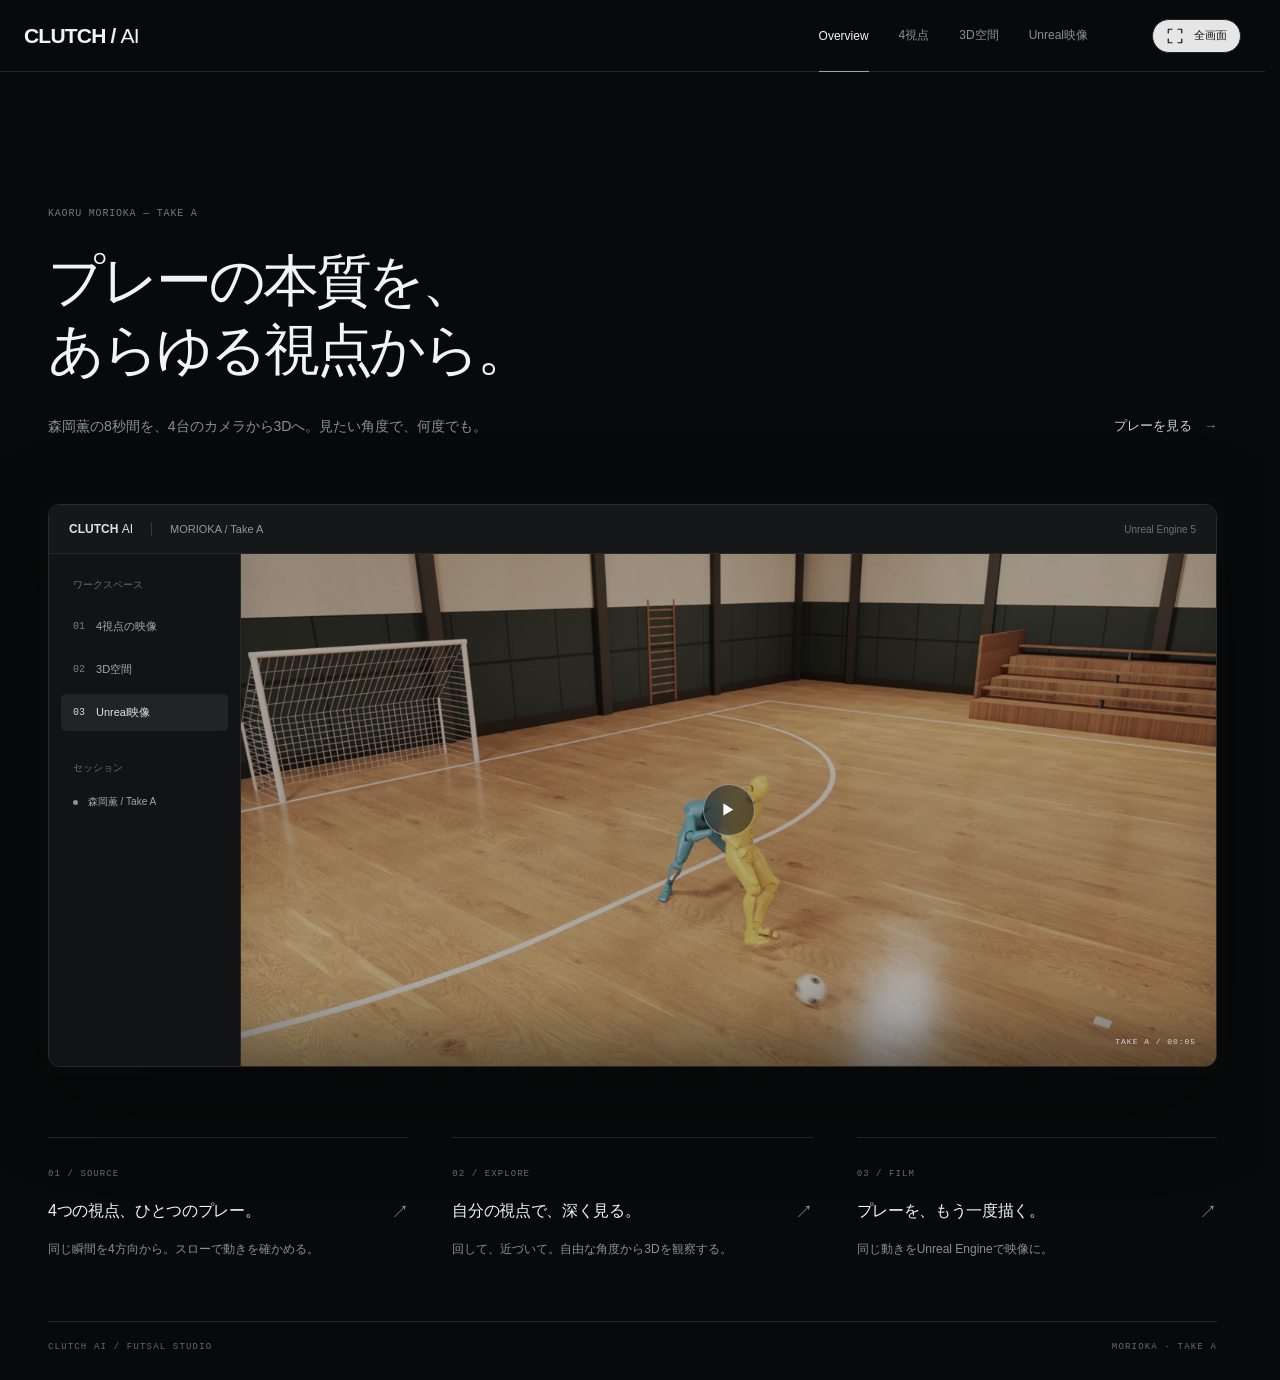
==== commit 5920b739: "Redesign Take A viewer and add immersive fullscreen controls" ====
--- a/index.html
+++ b/index.html
@@ -1,448 +1,103 @@
-<!DOCTYPE html>
+<!doctype html>
 <html lang="ja">
 <head>
-<meta charset="UTF-8">
-<meta name="viewport" content="width=device-width, initial-scale=1.0, viewport-fit=cover">
-<meta name="robots" content="noindex, nofollow">
-<meta name="apple-mobile-web-app-capable" content="yes">
-<meta name="theme-color" content="#07090d">
-<title>Take A — 4 台のカメラから 3D 空間へ | Clutch AI</title>
-<link rel="icon" href="poster.jpg">
-<link rel="preconnect" href="https://fonts.googleapis.com">
-<link href="https://fonts.googleapis.com/css2?family=Noto+Sans+JP:wght@400;600;800&family=JetBrains+Mono:wght@400;600&display=swap" rel="stylesheet">
-<meta property="og:title" content="Take A — 4 台のカメラから 3D 空間へ">
-<meta property="og:description" content="フットサルの 1 プレーを 4 台のカメラから 3D 再構成。iPad で自由に動き回れる 3D 空間と、Unreal Engine 5 のシネマティック映像。">
-<meta property="og:image" content="poster.jpg">
-<style>
-  :root {
-    --bg: #07090d; --panel: #0e121a; --line: #1d2330; --txt: #e7eaf0; --txt-2: #98a1b3; --txt-3: #5c6575;
-    --accent: #35d392; --mono: "JetBrains Mono", "Consolas", monospace; --nav: 56px;
-  }
-  * { box-sizing: border-box; }
-  html, body { margin: 0; background: var(--bg); color: var(--txt); font-family: "Noto Sans JP", "Hiragino Sans", "Yu Gothic UI", sans-serif; }
-  a { color: var(--accent); text-decoration: none; }
-  /* ---- nav ---- */
-  nav { position: fixed; top: 0; left: 0; right: 0; height: var(--nav); z-index: 30; display: flex; align-items: center; gap: 14px; padding: 0 16px; background: rgba(8,10,15,.94); border-bottom: 1px solid var(--line); backdrop-filter: blur(10px); padding-top: env(safe-area-inset-top); }
-  #brand { font-size: 14px; font-weight: 800; letter-spacing: .05em; line-height: 1.1; white-space: nowrap; }
-  #brand span { color: var(--accent); }
-  #brand small { display: block; color: var(--txt-3); font-size: 8px; letter-spacing: .24em; font-weight: 600; }
-  .tabs { display: flex; gap: 4px; margin-left: 8px; overflow-x: auto; -webkit-overflow-scrolling: touch; scrollbar-width: none; }
-  .tabs::-webkit-scrollbar { display: none; }
-  .tab { background: transparent; border: 1px solid transparent; color: var(--txt-2); border-radius: 999px; padding: 8px 14px; font-size: 13px; font-weight: 600; cursor: pointer; font-family: inherit; white-space: nowrap; display: flex; align-items: center; gap: 8px; }
-  .tab i { font-style: normal; font-family: var(--mono); font-size: 10px; color: var(--txt-3); border: 1px solid var(--line); border-radius: 999px; padding: 1px 6px; }
-  .tab.on { color: var(--txt); background: rgba(53,211,146,.1); border-color: rgba(53,211,146,.45); }
-  .tab.on i { color: var(--accent); border-color: rgba(53,211,146,.45); }
-  nav .spacer { flex: 1; }
-  nav .meta { font-family: var(--mono); color: var(--txt-3); font-size: 11px; white-space: nowrap; }
-  /* ---- chapters ---- */
-  .chapter { display: none; padding-top: var(--nav); min-height: 100dvh; }
-  .chapter.on { display: block; }
-  .wrap { max-width: 1280px; margin: 0 auto; padding: 22px 18px 60px; }
-  h1 { font-size: 22px; margin: 0 0 6px; font-weight: 800; }
-  .sub { color: var(--txt-2); font-size: 13.5px; margin: 0 0 16px; line-height: 1.7; }
-  .kbd { font-family: var(--mono); font-size: 10.5px; color: var(--txt-2); border: 1px solid var(--line); border-radius: 5px; padding: 1px 6px; background: rgba(255,255,255,.03); }
-  .btn { background: rgba(255,255,255,.06); border: 1px solid rgba(255,255,255,.14); color: var(--txt); border-radius: 8px; padding: 8px 12px; font-size: 12.5px; cursor: pointer; font-family: inherit; line-height: 1; transition: all .12s; display: inline-flex; align-items: center; gap: 6px; }
-  .btn:hover { background: rgba(255,255,255,.14); }
-  .btn.on { color: var(--accent); border-color: rgba(53,211,146,.55); background: rgba(53,211,146,.1); }
-  .btn.icon { font-size: 15px; padding: 6px 9px; min-width: 34px; justify-content: center; }
-  .btn.primary { background: var(--accent); color: #041; border-color: var(--accent); font-weight: 800; }
-  .seg { display: inline-flex; border: 1px solid rgba(255,255,255,.14); border-radius: 8px; overflow: hidden; }
-  .seg .btn { border: 0; border-radius: 0; } .seg .btn + .btn { border-left: 1px solid rgba(255,255,255,.14); }
-  .row { display: flex; align-items: center; gap: 6px; flex-wrap: wrap; } .row .spacer { flex: 1; }
-  .card { background: var(--panel); border: 1px solid var(--line); border-radius: 12px; padding: 16px 18px; }
-  .card p { margin: 0 0 8px; color: var(--txt-2); font-size: 13px; line-height: 1.75; } .card b { color: var(--txt); }
-  .steps { display: grid; grid-template-columns: repeat(4, 1fr); gap: 12px; margin: 16px 0 22px; }
-  .step { background: var(--panel); border: 1px solid var(--line); border-radius: 12px; padding: 14px 16px; cursor: pointer; transition: border-color .15s; }
-  .step:hover { border-color: rgba(53,211,146,.45); }
-  .step .n { font-family: var(--mono); color: var(--accent); font-size: 11px; letter-spacing: .12em; }
-  .step h3 { margin: 6px 0 4px; font-size: 15px; } .step p { margin: 0; color: var(--txt-2); font-size: 12.5px; line-height: 1.6; }
-  /* ---- chapter 1: 4 cams ---- */
-  .cams { display: grid; grid-template-columns: 1fr 1fr; gap: 10px; }
-  .cam { position: relative; background: #000; border-radius: 10px; overflow: hidden; border: 1px solid var(--line); aspect-ratio: 16 / 9; }
-  .cam video { width: 100%; height: 100%; display: block; object-fit: cover; }
-  .cam .lbl { position: absolute; top: 10px; left: 10px; background: rgba(0,0,0,.65); color: #fff; font-size: 11.5px; font-weight: 700; padding: 4px 9px; border-radius: 6px; font-family: var(--mono); letter-spacing: .06em; }
-  .cam .lbl b { color: var(--accent); margin-right: 6px; }
-  .transport { margin-top: 12px; }
-  input[type=range] { -webkit-appearance: none; appearance: none; width: 100%; height: 6px; border-radius: 3px; background: rgba(255,255,255,.18); outline: none; cursor: pointer; margin: 0 0 8px; }
-  input[type=range]::-webkit-slider-thumb { -webkit-appearance: none; width: 18px; height: 18px; border-radius: 50%; background: var(--accent); border: 2px solid #041; box-shadow: 0 0 0 3px rgba(53,211,146,.25); }
-  input[type=range]::-moz-range-thumb { width: 18px; height: 18px; border-radius: 50%; background: var(--accent); border: 2px solid #041; }
-  .mono { font-family: var(--mono); font-size: 12px; color: var(--txt); }
-  /* ---- chapter 2: 3D space ---- */
-  #space { display: none; padding-top: var(--nav); height: 100dvh; }
-  #space.on { display: flex; flex-direction: column; }
-  #space .bar { display: flex; align-items: center; gap: 8px; padding: 8px 12px; border-bottom: 1px solid var(--line); background: var(--panel); flex-wrap: wrap; }
-  #space .bar .tip { color: var(--txt-2); font-size: 12px; line-height: 1.5; }
-  #space iframe { flex: 1; width: 100%; border: 0; background: #000; }
-  /* ---- chapter 3: film player (from the earlier page) ---- */
-  #player { position: relative; background: #000; border-radius: 12px; overflow: hidden; border: 1px solid var(--line); aspect-ratio: 16 / 9; user-select: none; }
-  #player video { position: absolute; inset: 0; width: 100%; height: 100%; display: block; background: #000; }
-  #vB { clip-path: inset(0 0 0 50%); }
-  #wipe { position: absolute; top: 0; bottom: 0; left: 50%; width: 2px; background: rgba(255,255,255,.9); transform: translateX(-1px); display: none; cursor: ew-resize; z-index: 3; touch-action: none; }
-  #wipe::after { content: "◀ ▶"; position: absolute; top: 50%; left: 50%; transform: translate(-50%,-50%); background: rgba(0,0,0,.65); color: #fff; font-size: 11px; padding: 6px 8px; border-radius: 999px; border: 1px solid rgba(255,255,255,.35); white-space: nowrap; }
-  #player.compare #vB { display: block; } #player:not(.compare) #vB { display: none; }
-  #player.compare #wipe { display: block; }
-  .tag { position: absolute; top: 12px; padding: 4px 9px; border-radius: 6px; font-size: 11px; font-weight: 700; letter-spacing: .06em; background: rgba(0,0,0,.6); color: #fff; z-index: 3; pointer-events: none; display: none; }
-  #tagA { left: 12px; } #tagB { right: 12px; } #player.compare .tag { display: block; }
-  #bigplay { position: absolute; inset: 0; display: grid; place-items: center; z-index: 4; cursor: pointer; }
-  #bigplay i { width: 82px; height: 82px; border-radius: 50%; background: rgba(53,211,146,.92); display: grid; place-items: center; color: #041; font-size: 34px; box-shadow: 0 10px 40px rgba(0,0,0,.5); }
-  #player.playing #bigplay { display: none; }
-  #controls { position: absolute; left: 0; right: 0; bottom: 0; z-index: 5; padding: 10px 12px; background: linear-gradient(to top, rgba(0,0,0,.85), rgba(0,0,0,0)); transition: opacity .25s; }
-  #player.playing:not(:hover) #controls { opacity: 0; }
-  #player:fullscreen #controls, #player:-webkit-full-screen #controls { padding-bottom: max(10px, env(safe-area-inset-bottom)); }
-  #time { font-family: var(--mono); font-size: 12px; color: var(--txt); min-width: 150px; text-align: center; } #time b { color: var(--accent); font-weight: 600; }
-  #frame { font-family: var(--mono); font-size: 11px; color: var(--txt-2); }
-  figure { margin: 16px 0 0; } figure img { width: 100%; height: auto; display: block; border-radius: 10px; border: 1px solid var(--line); cursor: zoom-in; }
-  figcaption { color: var(--txt-3); font-size: 11.5px; margin: 8px 0 0; font-family: var(--mono); }
-  #lightbox { position: fixed; inset: 0; background: rgba(0,0,0,.94); z-index: 50; display: none; place-items: center; cursor: zoom-out; padding: 20px; }
-  #lightbox img { max-width: 100%; max-height: 100%; object-fit: contain; } #lightbox.open { display: grid; }
-  /* ---- chapter 4: orbit ---- */
-  #orbit .stage { position: relative; background: #000; border-radius: 12px; overflow: hidden; border: 1px solid var(--line); aspect-ratio: 16 / 9; touch-action: none; user-select: none; -webkit-user-select: none; cursor: grab; }
-  #orbit .stage:active { cursor: grabbing; }
-  #orbit .stage video { position: absolute; inset: 0; width: 100%; height: 100%; display: none; background: #000; transform-origin: center; pointer-events: none; }
-  #orbit .stage video.cur { display: block; }
-  #orbit .hud { position: absolute; left: 12px; top: 12px; z-index: 3; display: flex; gap: 8px; align-items: center; pointer-events: none; }
-  #orbit .hud span { background: rgba(0,0,0,.6); color: #fff; font-family: var(--mono); font-size: 11.5px; padding: 5px 9px; border-radius: 6px; }
-  #orbit .compass { position: absolute; right: 12px; top: 12px; z-index: 3; width: 64px; height: 64px; border-radius: 50%; border: 1px solid rgba(255,255,255,.35); background: rgba(0,0,0,.45); pointer-events: none; }
-  #orbit .compass i { position: absolute; left: 50%; top: 50%; width: 2px; height: 26px; background: var(--accent); transform-origin: 50% 100%; transform: translate(-50%, -100%) rotate(0deg); border-radius: 2px; }
-  #orbit .compass b { position: absolute; left: 50%; top: 50%; width: 10px; height: 10px; margin: -5px; border-radius: 50%; background: #fff; }
-  #orbit .swipehint { position: absolute; left: 50%; bottom: 64px; transform: translateX(-50%); z-index: 3; background: rgba(0,0,0,.55); color: #fff; font-size: 12px; padding: 6px 12px; border-radius: 999px; pointer-events: none; transition: opacity .4s; white-space: nowrap; }
-  #orbit .stage.touched .swipehint { opacity: 0; }
-  #orbit .loading { position: absolute; inset: 0; display: grid; place-items: center; z-index: 2; color: var(--txt-2); font-size: 13px; background: #000; }
-  #orbit .stage.ready .loading { display: none; }
-  #orbit .ctl { position: absolute; left: 0; right: 0; bottom: 0; z-index: 4; padding: 10px 12px; background: linear-gradient(to top, rgba(0,0,0,.85), rgba(0,0,0,0)); }
-  #orbit .moments { display: flex; gap: 6px; flex-wrap: wrap; margin-top: 10px; }
-  #orbit .moments .btn i { font-style: normal; font-family: var(--mono); color: var(--txt-3); margin-right: 5px; font-size: 10.5px; }
-  footer { color: var(--txt-3); font-size: 11px; margin-top: 40px; line-height: 1.7; }
-  @media (max-width: 760px) {
-    .steps { grid-template-columns: 1fr; } .cams { grid-template-columns: 1fr; } nav .meta { display: none; }
-    .wrap { padding: 14px 10px 40px; } h1 { font-size: 18px; } #time { min-width: 0; } .hide-sm { display: none; }
-  }
-</style>
+  <meta charset="UTF-8">
+  <meta name="viewport" content="width=device-width, initial-scale=1, viewport-fit=cover">
+  <meta name="robots" content="noindex, nofollow">
+  <meta name="theme-color" content="#111310">
+  <title>Take A — 森岡薫のプレーを、あらゆる視点で | Clutch AI</title>
+  <meta property="og:title" content="Take A — 森岡薫のプレーを、あらゆる視点で">
+  <meta property="og:description" content="4方向の同期映像、自由視点の3D、Unreal Engineの映像。ひとつのプレーを、深く見る。">
+  <meta property="og:image" content="poster.jpg">
+  <link rel="icon" href="poster.jpg">
+  <link rel="stylesheet" href="studio.css">
 </head>
 <body>
-<nav>
-  <div id="brand">CLUTCH <span>AI</span><small>FUTSAL STUDIO</small></div>
-  <div class="tabs" role="tablist">
-    <button class="tab on" data-ch="intro" role="tab"><i>00</i>はじめに</button>
-    <button class="tab" data-ch="cams" role="tab"><i>01</i>4 台のカメラ</button>
-    <button class="tab" data-ch="space" role="tab"><i>02</i>3D で動き回る</button>
-    <button class="tab" data-ch="film" role="tab"><i>03</i>Unreal 映像</button>
-    <button class="tab" data-ch="orbit" role="tab"><i>04</i>Unreal で動き回る</button>
-  </div>
-  <div class="spacer"></div>
-  <div class="meta">MORIOKA / TAKE A</div>
-</nav>
-
-<!-- 00 intro -->
-<section class="chapter on" id="intro">
-  <div class="wrap">
-    <h1>4 台のカメラから、自由に動き回れる 3D 空間へ</h1>
-    <p class="sub">体育館に置いた 4 台の固定カメラで撮った 1 プレー(Take A、8 秒)を、2 人の選手の関節位置として 3D に再構成しました。<br class="hide-sm">できあがった空間は iPad の指で好きな角度から見られ、同じデータを Unreal Engine 5 で映像にもしています。</p>
-    <div class="steps">
-      <div class="step" data-go="cams"><div class="n">01 / SOURCE</div><h3>4 台のカメラ映像</h3><p>西側・ゴール裏・東側・サイド。同じ瞬間を 4 方向から同期再生。</p></div>
-      <div class="step" data-go="space"><div class="n">02 / SPACE</div><h3>3D で動き回る</h3><p>指で回転、ピンチでズーム。カメラ配置・選手に寄る・真上など視点をワンタップで切替。</p></div>
-      <div class="step" data-go="film"><div class="n">03 / FILM</div><h3>Unreal Engine 5 映像</h3><p>同じ動きを木の体育館でレンダリング。新旧の比較とスロー再生。</p></div>
-      <div class="step" data-go="orbit"><div class="n">04 / ORBIT</div><h3>Unreal で動き回る</h3><p>Unreal 画質のまま、指で視点をぐるっと回す。時間も自由に止めて見られる。</p></div>
-    </div>
-    <div class="row"><button class="btn primary" data-go="space">3D 空間を開く →</button><button class="btn" data-go="cams">まず 4 台の映像を見る</button></div>
-  </div>
-</section>
-
-<!-- 01 cams -->
-<section class="chapter" id="cams">
-  <div class="wrap">
-    <h1>01 · 4 台のカメラ映像</h1>
-    <p class="sub">高さ約 1.4〜1.5 m に置いた 4 台の固定カメラ。4 本は同じ時刻に揃えてあり、下のスライダーで同時に動きます。この 4 本から 2 人の関節位置を推定し、次の章の 3D 空間になります。</p>
-    <div class="cams">
-      <div class="cam"><video src="space/cam1_west.mp4" muted playsinline preload="metadata"></video><div class="lbl"><b>01</b>西側</div></div>
-      <div class="cam"><video src="space/cam2_goalback.mp4" muted playsinline preload="metadata"></video><div class="lbl"><b>02</b>ゴール裏</div></div>
-      <div class="cam"><video src="space/cam3_east.mp4" muted playsinline preload="metadata"></video><div class="lbl"><b>03</b>東側</div></div>
-      <div class="cam"><video src="space/cam4_side.mp4" muted playsinline preload="metadata"></video><div class="lbl"><b>04</b>サイド</div></div>
-    </div>
-    <div class="transport">
-      <input id="camSeek" type="range" min="0" max="8" step="0.033" value="0" aria-label="4 台の映像の再生位置">
-      <div class="row">
-        <button class="btn icon" id="camPlay" title="再生 / 停止">▶</button>
-        <span class="mono" id="camTime">0.00 / 8.00 s</span>
-        <div class="spacer"></div>
-        <div class="seg" id="camSpeed"><button class="btn" data-speed="0.25">0.25×</button><button class="btn" data-speed="0.5">0.5×</button><button class="btn on" data-speed="1">1×</button></div>
-        <button class="btn" data-go="space">この 4 本から 3D へ →</button>
-      </div>
-    </div>
-  </div>
-</section>
-
-<!-- 02 space -->
-<section id="space">
-  <div class="bar">
-    <span class="tip"><b>指で回転</b>するには 3D 画面右上の「指で3Dを回転」を押します。2 本指でピンチするとズーム。下の視点ボタン(カメラ配置・選手に寄る・反対側・真上…)でワンタップ切替。</span>
-    <div class="spacer"></div>
-    <a class="btn" href="space/sandbox/?ball=tracked&playerCandidate=studio" target="_blank" rel="noopener">別タブで全画面 ↗</a>
-    <button class="btn" id="spaceFs">この画面で全画面 ⛶</button>
-  </div>
-  <iframe id="spaceFrame" title="3D サンドボックス" allow="fullscreen" allowfullscreen loading="lazy" data-src="space/sandbox/?ball=tracked&playerCandidate=studio"></iframe>
-</section>
-
-<!-- 03 film -->
-<section class="chapter" id="film">
-  <div class="wrap">
-    <h1>03 · Unreal Engine 5 レンダリング</h1>
-    <p class="sub">同じ 3D データを Unreal Engine 5.8 の木の体育館で再生した 5 秒の映像(元データの 3.0〜8.0 秒、1920×1080、30fps)。<span class="hide-sm">スペースで再生、<span class="kbd">←</span><span class="kbd">→</span> でコマ送り、<span class="kbd">F</span> で全画面、<span class="kbd">C</span> で新旧比較。</span></p>
-    <div id="player" tabindex="0" aria-label="video player">
-      <video id="vA" src="gymv2.mp4" poster="poster.jpg" playsinline preload="metadata" loop muted></video>
-      <video id="vB" src="gym.mp4" playsinline preload="metadata" loop muted></video>
-      <div id="wipe"></div>
-      <div class="tag" id="tagA">A · 新（GymV2）</div>
-      <div class="tag" id="tagB">B · 旧（Gym）</div>
-      <div id="bigplay" title="再生"><i>▶</i></div>
-      <div id="controls">
-        <input id="scrub" type="range" min="0" max="149" step="1" value="0" aria-label="seek">
-        <div class="row">
-          <button class="btn icon" id="play" title="再生 / 停止 (Space)">▶</button>
-          <button class="btn icon" id="prev" title="1 コマ戻る (←)">⏮</button>
-          <button class="btn icon" id="next" title="1 コマ進む (→)">⏭</button>
-          <div id="time"><b>0.00</b> / 5.00 s</div>
-          <div id="frame">frame 000</div>
-          <div class="spacer"></div>
-          <div class="seg" id="speed"><button class="btn" data-speed="0.25">0.25×</button><button class="btn" data-speed="0.5">0.5×</button><button class="btn on" data-speed="1">1×</button></div>
-          <div class="seg" id="source"><button class="btn on" data-src="A">新</button><button class="btn" data-src="B">旧</button><button class="btn" data-src="AB" title="A/B ワイプ比較 (C)">比較</button></div>
-          <button class="btn" id="loop" title="ループ">ループ</button>
-          <button class="btn icon" id="fs" title="全画面 (F)">⛶</button>
+  <header class="site-header">
+    <a class="brand" href="#intro" aria-label="Clutch AI ホーム">CLUTCH<span class="brand-mark">/</span><span class="brand-light">AI</span></a>
+    <nav class="tabs" aria-label="ビュー切替">
+      <a class="tab on" href="#intro" data-ch="intro" aria-current="page">Overview</a>
+      <a class="tab" href="#cams" data-ch="cams"><span>01</span>4視点</a>
+      <a class="tab" href="#space" data-ch="space"><span>02</span>3D空間</a>
+      <a class="tab" href="#film" data-ch="film"><span>03</span>Unreal映像</a>
+    </nav>
+    <button class="btn fullscreen-button" id="pageFs" data-fullscreen="current"><svg viewBox="0 0 24 24" aria-hidden="true"><path d="M8 3H3v5m13-5h5v5M3 16v5h5m13-5v5h-5"/></svg><span>全画面</span></button>
+  </header>
+  <main>
+    <section class="chapter on" id="intro" aria-labelledby="intro-title">
+      <div class="hero">
+        <div class="hero-copy">
+          <p class="eyebrow"><span class="live-dot"></span> KAORU MORIOKA — TAKE A</p>
+          <h1 id="intro-title">プレーの本質を、<br>あらゆる視点から。</h1>
+          <div class="hero-bottom"><p class="hero-description">森岡薫の8秒間を、4台のカメラから3Dへ。<br class="mobile-break">見たい角度で、何度でも。</p><a class="hero-cta" href="#cams">プレーを見る <span aria-hidden="true">→</span></a></div>
+        </div>
+        <div class="hero-image">
+          <div class="preview-header"><span class="preview-brand">CLUTCH <span>AI</span></span><span class="preview-divider"></span><span>MORIOKA / Take A</span><span class="preview-state">Unreal Engine 5</span></div>
+          <div class="preview-body"><div class="preview-sidebar"><span class="preview-caption">ワークスペース</span><a href="#cams">01 <span>4視点の映像</span></a><a href="#space">02 <span>3D空間</span></a><a class="selected" href="#film">03 <span>Unreal映像</span></a><span class="preview-caption preview-session">セッション</span><span class="session-item"><i></i> 森岡薫 / Take A</span></div><a class="preview-film" href="#film" aria-label="Unreal映像を開く"><img src="poster.jpg" alt="Unreal Engineで再構成した体育館と2人の選手" fetchpriority="high"><span class="preview-play" aria-hidden="true">▶</span><span class="image-caption">TAKE A / 00:05</span></a></div>
         </div>
       </div>
-    </div>
-    <div class="row" style="margin-top:12px">
-      <a class="btn" href="gymv2.mp4" download="take-a-gymv2-5s.mp4">⬇ 新版 MP4 (4.0 MB)</a>
-      <a class="btn" href="gym.mp4" download="take-a-gym-5s.mp4">⬇ 旧版 MP4 (2.6 MB)</a>
-    </div>
-    <div class="card" style="margin-top:22px">
-      <p><b>会場(新版)</b>: フットサル 40×20 m の正規ライン、3×2 m ゴール、実物スキャンのオーク板の床、緑の吸音パネル、漆喰の壁、高窓、木の観客席、肋木。</p>
-      <p><b>人物</b>: 映像側は動作確認用の単色モデルです(3D 空間の章では写実的な選手モデルで表示)。ゴールネットは静止、ボール接触時の変形は未実装。</p>
-    </div>
-    <figure><img src="compare-gym-vs-gymv2.jpg" alt="旧 Gym と新 GymV2 の 5 時刻比較" loading="lazy"><figcaption>左: 旧（Gym） / 右: 新（GymV2） — frame 0 / 45 / 90 / 120 / 149</figcaption></figure>
-    <figure><img src="compare-browser-vs-unreal.jpg" alt="ブラウザ版参照と Unreal の比較" loading="lazy"><figcaption>左: 3D 空間(ブラウザ)の参照キャプチャ / 右: Unreal — 姿勢・位置・ボール・構図の一致確認</figcaption></figure>
-    <footer>© Clutch AI. このページは検索エンジンに登録されません。共有は URL を知っている人に限られます。</footer>
-  </div>
-</section>
-<!-- 04 orbit -->
-<section class="chapter" id="orbit">
-  <div class="wrap">
-    <h1>04 · Unreal で動き回る</h1>
-    <p class="sub">Unreal Engine 5 で 2 人を中心に 36 方向から同時にレンダリングした映像です。<b>横にスワイプ(ドラッグ)で視点が回り</b>、スライダーで時間を止めたり戻したりできます。2 本指でピンチすると寄れます。</p>
-    <div class="stage" id="orbitStage">
-      <div class="loading">Unreal の映像を読み込んでいます…</div>
-      <div class="hud"><span id="orbitAngle">視点 000°</span><span id="orbitTime">1.50 s</span></div>
-      <div class="compass"><i id="orbitNeedle"></i><b></b></div>
-      <div class="swipehint">← 横にスワイプで視点を回す →</div>
-      <div class="ctl">
-        <input id="orbitSeek" type="range" min="0" max="149" step="1" value="45" aria-label="時間">
-        <div class="row">
-          <button class="btn icon" id="orbitPlay" title="再生 / 停止">▶</button>
-          <button class="btn icon" id="orbitPrev" title="1 コマ戻る">⏮</button>
-          <button class="btn icon" id="orbitNext" title="1 コマ進む">⏭</button>
-          <div class="spacer"></div>
-          <div class="seg" id="orbitSpeed"><button class="btn" data-speed="0.25">0.25×</button><button class="btn on" data-speed="0.5">0.5×</button><button class="btn" data-speed="1">1×</button></div>
-          <button class="btn" id="orbitAuto" title="自動で一周">◎ 自動で一周</button>
-          <button class="btn" id="orbitReset" title="ズームと視点を戻す">⟲</button>
-          <button class="btn icon" id="orbitFs" title="全画面">⛶</button>
+      <div class="chapter-links">
+        <a class="chapter-link" href="#cams"><span class="chapter-number">01 / SOURCE</span><h2>4つの視点、ひとつのプレー。 <span aria-hidden="true">↗</span></h2><p>同じ瞬間を4方向から。スローで動きを確かめる。</p></a>
+        <a class="chapter-link" href="#space"><span class="chapter-number">02 / EXPLORE</span><h2>自分の視点で、深く見る。 <span aria-hidden="true">↗</span></h2><p>回して、近づいて。自由な角度から3Dを観察する。</p></a>
+        <a class="chapter-link" href="#film"><span class="chapter-number">03 / FILM</span><h2>プレーを、もう一度描く。 <span aria-hidden="true">↗</span></h2><p>同じ動きをUnreal Engineで映像に。</p></a>
+      </div>
+      <footer class="site-footer"><span>CLUTCH AI / FUTSAL STUDIO</span><span>MORIOKA · TAKE A</span></footer>
+    </section>
+    <section class="chapter" id="cams" aria-labelledby="cams-title" hidden>
+      <div class="view-heading"><div><p class="eyebrow">01 / SOURCE</p><h1 id="cams-title">4つの視点。ひとつの瞬間。</h1></div><p class="view-description">4方向の映像を同期再生。<br>スローとシークで、動きの細部まで。</p></div>
+      <div class="workspace" id="camWorkspace" aria-label="4視点プレーヤー">
+        <div class="stage-topline"><span><i class="live-dot"></i> SYNCHRONIZED / 4 CAMERAS</span><span>TAKE A</span></div>
+        <div class="cams">
+          <div class="cam"><video src="space/cam1_west.mp4" muted playsinline preload="metadata"></video><span class="lbl"><b>01</b> 西側</span></div>
+          <div class="cam"><video src="space/cam2_goalback.mp4" muted playsinline preload="metadata"></video><span class="lbl"><b>02</b> ゴール裏</span></div>
+          <div class="cam"><video src="space/cam3_east.mp4" muted playsinline preload="metadata"></video><span class="lbl"><b>03</b> 東側</span></div>
+          <div class="cam"><video src="space/cam4_side.mp4" muted playsinline preload="metadata"></video><span class="lbl"><b>04</b> サイド</span></div>
+        </div>
+        <div class="transport">
+          <input id="camSeek" type="range" min="0" max="8" step="0.033" value="0" aria-label="4台の映像の再生位置">
+          <div class="row">
+            <button class="btn play-button" id="camPlay" aria-label="4視点を再生">▶</button>
+            <span class="time" id="camTime">0.00 <span>/ 8.00 s</span></span>
+            <div class="spacer"></div>
+            <div class="seg" id="camSpeed" role="group" aria-label="4視点の再生速度"><button class="btn" data-speed="0.25" aria-pressed="false">0.25×</button><button class="btn" data-speed="0.5" aria-pressed="false">0.5×</button><button class="btn on" data-speed="1" aria-pressed="true">1×</button></div>
+            <button class="btn fullscreen-button" id="camFs" data-fullscreen="camWorkspace"><svg viewBox="0 0 24 24" aria-hidden="true"><path d="M8 3H3v5m13-5h5v5M3 16v5h5m13-5v5h-5"/></svg><span>全画面</span></button>
+          </div>
         </div>
       </div>
-    </div>
-    <div class="moments" id="orbitMoments"></div>
-    <div class="card" style="margin-top:22px">
-      <p><b>仕組み</b>: 2 人の中間点を追う追従カメラを 10° 刻みで 36 台置き、Unreal の Movie Render Queue で 36 本の 5 秒映像(1280×720)を一括レンダリングしています。ブラウザは指の動きに合わせて、同じ時刻のまま隣の視点の映像に切り替えます。</p>
-      <p>視点の高さは 1 段(見下ろし 18°)。もっと高い・低い視点や、ゴール裏からの固定カメラは、同じ仕組みで増やせます。</p>
-    </div>
-  </div>
-</section>
-<div id="lightbox"><img alt=""></div>
-
-<script>
-(() => {
-  const $ = (s) => document.querySelector(s), $$ = (s) => [...document.querySelectorAll(s)];
-  // ---------- chapters ----------
-  const frame = $('#spaceFrame');
-  function go(ch) {
-    $$('.chapter, #space').forEach(el => el.classList.toggle('on', el.id === ch));
-    $$('.tab').forEach(t => t.classList.toggle('on', t.dataset.ch === ch));
-    if (ch === 'space' && !frame.src) frame.src = frame.dataset.src;
-    if (ch !== 'cams') camPause();
-    if (ch !== 'film') pauseAll();
-    if (ch === 'orbit') orbitInit(); else if (window.orbitPause) window.orbitPause();
-    history.replaceState(null, '', '#' + ch);
-    window.scrollTo(0, 0);
-  }
-  $$('.tab, [data-go]').forEach(b => b.addEventListener('click', () => go(b.dataset.ch || b.dataset.go)));
-  $('#spaceFs').addEventListener('click', () => {
-    const el = $('#space');
-    if (document.fullscreenElement || document.webkitFullscreenElement) { (document.exitFullscreen || document.webkitExitFullscreen).call(document); return; }
-    if (el.requestFullscreen) el.requestFullscreen({ navigationUI: 'hide' }).catch(() => {});
-    else if (el.webkitRequestFullscreen) el.webkitRequestFullscreen();
-  });
-
-  // ---------- 01: four synced cameras ----------
-  const cams = $$('.cam video'), camSeek = $('#camSeek'), camPlayBtn = $('#camPlay'), camTime = $('#camTime');
-  const camDur = () => cams[0].duration && isFinite(cams[0].duration) ? cams[0].duration : 8;
-  function camPlay() { cams.forEach(v => v.play().catch(() => {})); camPlayBtn.textContent = '❚❚'; }
-  function camPause() { cams.forEach(v => v.pause()); camPlayBtn.textContent = '▶'; }
-  camPlayBtn.addEventListener('click', () => cams[0].paused ? camPlay() : camPause());
-  camSeek.addEventListener('input', () => { camPause(); cams.forEach(v => { v.currentTime = Number(camSeek.value); }); });
-  $$('#camSpeed .btn').forEach(b => b.addEventListener('click', () => { cams.forEach(v => { v.playbackRate = Number(b.dataset.speed); }); $$('#camSpeed .btn').forEach(x => x.classList.toggle('on', x === b)); }));
-  cams[0].addEventListener('timeupdate', () => {
-    camSeek.max = camDur(); camSeek.value = cams[0].currentTime;
-    camTime.textContent = `${cams[0].currentTime.toFixed(2)} / ${camDur().toFixed(2)} s`;
-    cams.slice(1).forEach(v => { if (Math.abs(v.currentTime - cams[0].currentTime) > 0.08) v.currentTime = cams[0].currentTime; });
-  });
-  cams[0].addEventListener('ended', () => { cams.forEach(v => { v.currentTime = 0; }); camPlay(); });
-  $$('.cam').forEach(c => c.addEventListener('click', () => cams[0].paused ? camPlay() : camPause()));
-
-  // ---------- 03: film player ----------
-  const FPS = 30, FRAMES = 150, DUR = FRAMES / FPS;
-  const player = $('#player'), A = $('#vA'), B = $('#vB'), scrub = $('#scrub'), time = $('#time'), frameEl = $('#frame');
-  const playBtn = $('#play'), loopBtn = $('#loop'), fsBtn = $('#fs'), wipe = $('#wipe');
-  let mode = 'A', main = A;
-  const vids = () => mode === 'AB' ? [A, B] : [main];
-  function setLoop(on) { A.loop = B.loop = on; loopBtn.classList.toggle('on', on); }
-  setLoop(true);
-  function refresh() {
-    const t = main.currentTime, f = Math.min(FRAMES - 1, Math.round(t * FPS));
-    scrub.value = f; time.innerHTML = `<b>${t.toFixed(2)}</b> / ${DUR.toFixed(2)} s`; frameEl.textContent = 'frame ' + String(f).padStart(3, '0');
-    player.classList.toggle('playing', !main.paused); playBtn.textContent = main.paused ? '▶' : '❚❚';
-  }
-  (function tick() { refresh(); requestAnimationFrame(tick); })();
-  function playAll() { vids().forEach(v => v.play().catch(() => {})); }
-  function pauseAll() { [A, B].forEach(v => v.pause()); }
-  function toggle() { main.paused ? playAll() : pauseAll(); }
-  function seekFrame(f) { f = Math.max(0, Math.min(FRAMES - 1, f)); [A, B].forEach(v => { v.currentTime = f / FPS + 0.001; }); refresh(); }
-  function step(d) { pauseAll(); seekFrame(Math.round(main.currentTime * FPS) + d); }
-  function setMode(m) {
-    const t = main.currentTime, playing = !main.paused; pauseAll();
-    mode = m; main = (m === 'B') ? B : A;
-    player.classList.toggle('compare', m === 'AB');
-    A.style.display = (m === 'B') ? 'none' : 'block'; B.style.display = (m === 'A') ? 'none' : 'block';
-    $$('#source .btn').forEach(b => b.classList.toggle('on', b.dataset.src === m));
-    [A, B].forEach(v => { v.currentTime = t; }); if (playing) playAll();
-  }
-  function setSpeed(s) { [A, B].forEach(v => { v.playbackRate = s; }); $$('#speed .btn').forEach(b => b.classList.toggle('on', Number(b.dataset.speed) === s)); }
-  function fullscreen() {
-    if (document.fullscreenElement || document.webkitFullscreenElement) { (document.exitFullscreen || document.webkitExitFullscreen).call(document); return; }
-    if (player.requestFullscreen) player.requestFullscreen({ navigationUI: 'hide' }).catch(() => {});
-    else if (player.webkitRequestFullscreen) player.webkitRequestFullscreen();
-    else if (main.webkitEnterFullscreen) main.webkitEnterFullscreen();
-  }
-  let dragging = false;
-  const setWipe = (x0) => { const r = player.getBoundingClientRect(); const x = Math.max(.02, Math.min(.98, (x0 - r.left) / r.width)); wipe.style.left = (x * 100) + '%'; B.style.clipPath = `inset(0 0 0 ${x * 100}%)`; };
-  wipe.addEventListener('pointerdown', (e) => { dragging = true; wipe.setPointerCapture(e.pointerId); e.stopPropagation(); });
-  window.addEventListener('pointermove', (e) => { if (dragging) setWipe(e.clientX); });
-  window.addEventListener('pointerup', () => { dragging = false; });
-  $('#bigplay').addEventListener('click', playAll);
-  player.addEventListener('click', (e) => { if (e.target === A || e.target === B) toggle(); });
-  player.addEventListener('dblclick', (e) => { if (e.target === A || e.target === B) fullscreen(); });
-  playBtn.addEventListener('click', toggle); $('#prev').addEventListener('click', () => step(-1)); $('#next').addEventListener('click', () => step(1));
-  loopBtn.addEventListener('click', () => setLoop(!A.loop)); fsBtn.addEventListener('click', fullscreen);
-  scrub.addEventListener('input', () => { pauseAll(); seekFrame(Number(scrub.value)); });
-  $$('#speed .btn').forEach(b => b.addEventListener('click', () => setSpeed(Number(b.dataset.speed))));
-  $$('#source .btn').forEach(b => b.addEventListener('click', () => setMode(b.dataset.src)));
-  [A, B].forEach(v => ['seeked', 'timeupdate', 'play', 'pause'].forEach(ev => v.addEventListener(ev, refresh)));
-  A.addEventListener('timeupdate', () => { if (mode === 'AB' && Math.abs(B.currentTime - A.currentTime) > 0.08) B.currentTime = A.currentTime; });
-  document.addEventListener('keydown', (e) => {
-    if (!$('#film').classList.contains('on')) return;
-    if (e.target.tagName === 'INPUT' && e.target !== scrub) return;
-    const k = e.key.toLowerCase();
-    if (e.code === 'Space' || k === 'k') { e.preventDefault(); toggle(); }
-    else if (e.key === 'ArrowLeft') { e.preventDefault(); step(-1); } else if (e.key === 'ArrowRight') { e.preventDefault(); step(1); }
-    else if (k === 'f') fullscreen(); else if (k === 'c') setMode(mode === 'AB' ? 'A' : 'AB'); else if (k === 'l') setLoop(!A.loop);
-    else if (k === '1') setSpeed(1); else if (k === '2') setSpeed(.5); else if (k === '3') setSpeed(.25);
-  });
-  const lb = $('#lightbox'), lbImg = lb.querySelector('img');
-  $$('figure img').forEach(img => img.addEventListener('click', () => { lbImg.src = img.src; lb.classList.add('open'); }));
-  lb.addEventListener('click', () => lb.classList.remove('open'));
-  setMode('A');
-
-  // ---------- 04: orbit viewer ----------
-  const ORBIT = { n: 36, fps: 30, frames: 150, base: 'orbit/' };
-  let orbitReady = false, oi = 0, ot = 45 / 30, oPlaying = false, oSpeed = .5, oZoom = 1, oAuto = false, oVids = [], oCur = null, oRaf = 0, orbitAutoAcc = 0;
-  const stage = $('#orbitStage'), oSeek = $('#orbitSeek'), oAngleEl = $('#orbitAngle'), oTimeEl = $('#orbitTime'), oNeedle = $('#orbitNeedle');
-  const MOMENTS = [['背負う', 0], ['手を伸ばす', .55], ['トラップ', 1.55], ['接触', 2.37], ['シュート', 3.38], ['フォロースルー', 4.5]];
-  $('#orbitMoments').innerHTML = MOMENTS.map(([n, tm], i) => `<button class="btn" data-t="${tm}"><i>${String(i + 1).padStart(2, '0')}</i>${n}</button>`).join('');
-  const wrapIdx = (i) => ((i % ORBIT.n) + ORBIT.n) % ORBIT.n;
-  function orbitInit() {
-    if (orbitReady) { orbitShow(oi, true); return; }
-    orbitReady = true;
-    for (let i = 0; i < ORBIT.n; i++) {
-      const v = document.createElement('video');
-      v.src = `${ORBIT.base}a${String(i).padStart(2, '0')}.mp4`; v.muted = true; v.playsInline = true; v.loop = true; v.preload = i === oi ? 'auto' : 'metadata';
-      v.setAttribute('playsinline', ''); v.setAttribute('muted', '');
-      stage.insertBefore(v, stage.querySelector('.hud'));
-      oVids.push(v);
-    }
-    oVids[oi].addEventListener('loadeddata', () => stage.classList.add('ready'), { once: true });
-    orbitShow(oi, true);
-    if (!oRaf) oRaf = requestAnimationFrame(orbitTick);
-  }
-  function orbitShow(i, force) {
-    i = wrapIdx(i);
-    if (i === oi && !force && oCur) return;
-    const prev = oCur; oi = i; oCur = oVids[i];
-    if (prev && prev !== oCur) { prev.pause(); prev.classList.remove('cur'); }
-    oCur.classList.add('cur'); oCur.playbackRate = oSpeed; oCur.style.transform = `scale(${oZoom})`;
-    if (Math.abs(oCur.currentTime - ot) > 0.04) oCur.currentTime = ot;
-    if (oCur.readyState < 1) { const want = ot; oCur.addEventListener('loadedmetadata', () => { if (!oPlaying) oCur.currentTime = want; }, { once: true }); }
-    if (oPlaying) oCur.play().catch(() => {});
-    for (const d of [-2, -1, 1, 2]) { const nb = oVids[wrapIdx(i + d)]; nb.preload = 'auto'; if (Math.abs(nb.currentTime - ot) > 0.1) nb.currentTime = ot; }
-    const deg = Math.round(i * 360 / ORBIT.n);
-    oAngleEl.textContent = '視点 ' + String(deg).padStart(3, '0') + '°'; oNeedle.style.transform = `translate(-50%, -100%) rotate(${deg}deg)`;
-  }
-  function orbitTick() {
-    if (oCur && oPlaying) ot = oCur.currentTime;
-    if (oCur) { oSeek.value = Math.round(ot * ORBIT.fps); oTimeEl.textContent = ot.toFixed(2) + ' s'; }
-    if (oAuto && oPlaying) { orbitAutoAcc += .12 * oSpeed; if (orbitAutoAcc >= 1) { orbitAutoAcc = 0; orbitShow(oi + 1); } }
-    oRaf = requestAnimationFrame(orbitTick);
-  }
-  function orbitSetTime(tm) { ot = Math.max(0, Math.min((ORBIT.frames - 1) / ORBIT.fps, tm)); if (oCur) oCur.currentTime = ot; oSeek.value = Math.round(ot * ORBIT.fps); oTimeEl.textContent = ot.toFixed(2) + ' s'; }
-  function orbitPlayPause(play) { oPlaying = play; $('#orbitPlay').textContent = play ? '❚❚' : '▶'; if (!oCur) return; if (play) oCur.play().catch(() => {}); else { oCur.pause(); ot = oCur.currentTime; } }
-  window.orbitPause = () => { if (oPlaying) orbitPlayPause(false); oAuto = false; $('#orbitAuto').classList.remove('on'); };
-  $('#orbitPlay').addEventListener('click', () => orbitPlayPause(!oPlaying));
-  $('#orbitPrev').addEventListener('click', () => { orbitPlayPause(false); orbitSetTime(ot - 1 / ORBIT.fps); });
-  $('#orbitNext').addEventListener('click', () => { orbitPlayPause(false); orbitSetTime(ot + 1 / ORBIT.fps); });
-  oSeek.addEventListener('input', () => { orbitPlayPause(false); orbitSetTime(Number(oSeek.value) / ORBIT.fps); });
-  $$('#orbitSpeed .btn').forEach(b => b.addEventListener('click', () => { oSpeed = Number(b.dataset.speed); oVids.forEach(v => { v.playbackRate = oSpeed; }); $$('#orbitSpeed .btn').forEach(x => x.classList.toggle('on', x === b)); }));
-  $$('#orbitMoments .btn').forEach(b => b.addEventListener('click', () => { orbitPlayPause(false); orbitSetTime(Number(b.dataset.t)); $$('#orbitMoments .btn').forEach(x => x.classList.toggle('on', x === b)); }));
-  $('#orbitAuto').addEventListener('click', () => { oAuto = !oAuto; $('#orbitAuto').classList.toggle('on', oAuto); if (oAuto && !oPlaying) orbitPlayPause(true); });
-  $('#orbitReset').addEventListener('click', () => { oZoom = 1; oVids.forEach(v => { v.style.transform = ''; }); orbitShow(0, true); });
-  $('#orbitFs').addEventListener('click', () => {
-    if (document.fullscreenElement || document.webkitFullscreenElement) { (document.exitFullscreen || document.webkitExitFullscreen).call(document); return; }
-    if (stage.requestFullscreen) stage.requestFullscreen({ navigationUI: 'hide' }).catch(() => {}); else if (stage.webkitRequestFullscreen) stage.webkitRequestFullscreen();
-  });
-  // pointer: horizontal drag = rotate (28 px per 10 deg), two-finger pinch = zoom
-  const ptrs = new Map(); let dragX = 0, dragAcc = 0, pinch0 = 0, zoom0 = 1;
-  stage.addEventListener('pointerdown', (e) => {
-    if (e.target.closest('.ctl')) return;
-    stage.setPointerCapture(e.pointerId); ptrs.set(e.pointerId, e); stage.classList.add('touched');
-    if (ptrs.size === 1) { dragX = e.clientX; dragAcc = 0; }
-    else if (ptrs.size === 2) { const [a, b] = [...ptrs.values()]; pinch0 = Math.hypot(a.clientX - b.clientX, a.clientY - b.clientY); zoom0 = oZoom; }
-  });
-  stage.addEventListener('pointermove', (e) => {
-    if (!ptrs.has(e.pointerId)) return; ptrs.set(e.pointerId, e);
-    if (ptrs.size === 2) { const [a, b] = [...ptrs.values()]; const d = Math.hypot(a.clientX - b.clientX, a.clientY - b.clientY); oZoom = Math.max(1, Math.min(2.5, zoom0 * d / pinch0)); if (oCur) oCur.style.transform = `scale(${oZoom})`; return; }
-    const dx = e.clientX - dragX; dragX = e.clientX; dragAcc += dx;
-    const stepPx = 28; while (Math.abs(dragAcc) >= stepPx) { orbitShow(oi + (dragAcc > 0 ? -1 : 1)); dragAcc -= Math.sign(dragAcc) * stepPx; }
-  });
-  const ptrUp = (e) => { ptrs.delete(e.pointerId); };
-  stage.addEventListener('pointerup', ptrUp); stage.addEventListener('pointercancel', ptrUp);
-  stage.addEventListener('dblclick', () => { oZoom = 1; if (oCur) oCur.style.transform = ''; });
-  stage.addEventListener('wheel', (e) => { e.preventDefault(); orbitShow(oi + (e.deltaY > 0 ? 1 : -1)); }, { passive: false });
-  document.addEventListener('keydown', (e) => {
-    if (!$('#orbit').classList.contains('on')) return;
-    if (e.key === 'ArrowLeft') orbitShow(oi - 1); else if (e.key === 'ArrowRight') orbitShow(oi + 1);
-    else if (e.code === 'Space') { e.preventDefault(); orbitPlayPause(!oPlaying); }
-    else if (e.key === 'ArrowUp') { orbitPlayPause(false); orbitSetTime(ot + 1 / ORBIT.fps); } else if (e.key === 'ArrowDown') { orbitPlayPause(false); orbitSetTime(ot - 1 / ORBIT.fps); }
-  });
-
-  // deep link: #space / #cams / #film / #orbit
-  const h = location.hash.replace('#', '');
-  if (['cams', 'space', 'film', 'orbit'].includes(h)) go(h);
-})();
-</script>
+      <div class="view-footnote"><span>西側 / ゴール裏 / 東側 / サイド</span><a href="#space">このプレーを3Dで見る <span aria-hidden="true">↗</span></a></div>
+    </section>
+    <section class="chapter space-view" id="space" aria-labelledby="space-title" hidden>
+      <div class="space-toolbar"><div><p class="eyebrow">02 / EXPLORE</p><h1 id="space-title">視点を、自由に。</h1></div><p>ドラッグ・指で回転。ホイール・ピンチでズーム。</p><button class="btn fullscreen-button" id="spaceFs" data-fullscreen="space"><svg viewBox="0 0 24 24" aria-hidden="true"><path d="M8 3H3v5m13-5h5v5M3 16v5h5m13-5v5h-5"/></svg><span>全画面</span></button></div>
+      <div class="space-container"><iframe id="spaceFrame" title="森岡薫 Take A 3D空間" allow="fullscreen" allowfullscreen data-src="space/sandbox/?ball=tracked&amp;playerCandidate=studio&amp;embed=1"></iframe></div>
+    </section>
+    <section class="chapter" id="film" aria-labelledby="film-title" hidden>
+      <div class="view-heading"><div><p class="eyebrow">03 / FILM</p><h1 id="film-title">動きを、もう一度描く。</h1></div><p class="view-description">UNREAL ENGINE 5<br>5 SECONDS / 1080P / 30 FPS</p></div>
+      <div id="player" class="workspace film-player" tabindex="0" aria-label="Unreal映像プレーヤー">
+        <div class="film-surface">
+          <video id="vA" src="gymv2.mp4" poster="poster.jpg" playsinline preload="metadata" loop muted></video>
+          <video id="vB" src="gym.mp4" playsinline preload="metadata" loop muted></video>
+          <div id="wipe" role="slider" aria-label="新旧映像の比較位置" aria-valuemin="2" aria-valuemax="98" aria-valuenow="50" tabindex="0"></div>
+          <span class="tag" id="tagA">NEW / 新版</span><span class="tag" id="tagB">ORIGINAL / 旧版</span>
+          <button id="bigplay" aria-label="Unreal映像を再生"><svg viewBox="0 0 24 24" aria-hidden="true"><path d="m9 5 11 7-11 7Z"/></svg></button>
+        </div>
+        <div class="transport" id="controls">
+          <input id="scrub" type="range" min="0" max="149" step="1" value="0" aria-label="Unreal映像の再生位置">
+          <div class="row">
+            <button class="btn play-button" id="play" aria-label="Unreal映像を再生">▶</button>
+            <button class="btn icon frame-control" id="prev" aria-label="1コマ戻る">‹</button><button class="btn icon frame-control" id="next" aria-label="1コマ進む">›</button>
+            <span class="time" id="time">0.00 <span>/ 5.00 s</span></span>
+            <div class="spacer"></div>
+            <div class="seg" id="speed" role="group" aria-label="Unreal映像の再生速度"><button class="btn" data-speed="0.25" aria-pressed="false">0.25×</button><button class="btn" data-speed="0.5" aria-pressed="false">0.5×</button><button class="btn on" data-speed="1" aria-pressed="true">1×</button></div>
+            <div class="seg" id="source" role="group" aria-label="映像のバージョン"><button class="btn on" data-src="A" aria-pressed="true">新</button><button class="btn" data-src="B" aria-pressed="false">旧</button><button class="btn" data-src="AB" aria-pressed="false">比較</button></div>
+            <button class="btn fullscreen-button" id="filmFs" data-fullscreen="player"><svg viewBox="0 0 24 24" aria-hidden="true"><path d="M8 3H3v5m13-5h5v5M3 16v5h5m13-5v5h-5"/></svg><span>全画面</span></button>
+          </div>
+        </div>
+      </div>
+      <div class="view-footnote"><span>元のプレーの3〜8秒を再構成 / 動作確認用モデル</span><a href="gymv2.mp4" download="take-a-gymv2-5s.mp4">映像をダウンロード <span aria-hidden="true">↓</span></a></div>
+      <details class="film-details"><summary>映像について・比較を見る <span aria-hidden="true">＋</span></summary><div class="details-content"><p>4台の映像から再構成した動きを、Unreal Engineの体育館で再生しています。人物は動作確認用の単色モデルです。元映像の完全な再現を示すものではありません。</p><p>「比較」では境界をドラッグして、新旧の会場を見比べられます。キーボードでは Space で再生・停止、← → でコマ送り、F で全画面。</p><figure><img src="compare-gym-vs-gymv2.jpg" alt="左に旧版、右に新版の体育館を並べた5時刻の比較" loading="lazy"><figcaption>旧版 / 新版 — 同じ時刻の比較</figcaption></figure><figure><img src="compare-browser-vs-unreal.jpg" alt="ブラウザの3D空間とUnreal映像の比較" loading="lazy"><figcaption>3D空間 / Unreal Engine — 姿勢と位置の比較</figcaption></figure></div></details>
+    </section>
+  </main>
+  <div class="fullscreen-notice" id="fullscreenNotice" role="status" hidden>ページ内で拡大表示しています。</div>
+  <script type="module" src="studio.js"></script>
 </body>
 </html>
--- a/studio.css
+++ b/studio.css
@@ -0,0 +1,26 @@
+:root{color-scheme:dark;--bg:#08090a;--panel:#151617;--ink:#f3f3f4;--muted:#8a8f98;--line:#26272b;--accent:#e6e6e7;--header:80px;--mono:ui-monospace,"Cascadia Code",Consolas,monospace;--sans:Arial,"Hiragino Kaku Gothic ProN","Yu Gothic UI",Meiryo,sans-serif}
+*{box-sizing:border-box}html{background:var(--bg);scrollbar-gutter:stable}body{margin:0;color:var(--ink);font-family:var(--sans);-webkit-font-smoothing:antialiased}button,a,input{-webkit-tap-highlight-color:transparent}button,input{font:inherit}button,a{touch-action:manipulation}a{color:inherit;text-decoration:none}button{cursor:pointer}button:disabled{opacity:.4;cursor:wait}[hidden]{display:none!important}:focus-visible{outline:2px solid var(--accent);outline-offset:5px}button svg{width:18px;height:18px;fill:none;stroke:currentColor;stroke-width:1.6;stroke-linecap:round;stroke-linejoin:round}
+.site-header{height:var(--header);display:flex;align-items:center;gap:40px;padding:0 3.3vw;border-bottom:1px solid var(--line);background:var(--bg)}.brand{font-size:22px;font-weight:900;letter-spacing:-1px;white-space:nowrap}.brand-mark{color:var(--accent);padding:0 5px}.brand-light{font-weight:400}.tabs{display:flex;align-items:stretch;align-self:stretch;gap:30px;margin:0 auto}.tab{position:relative;display:flex;align-items:center;gap:9px;color:var(--muted);font-size:13px;white-space:nowrap}.tab span{font:10px var(--mono);opacity:.65}.tab:hover,.tab.on{color:var(--ink)}.tab.on:after{content:"";height:2px;position:absolute;bottom:-1px;inset-inline:0;background:var(--accent)}
+.btn{display:inline-flex;align-items:center;justify-content:center;gap:10px;min-height:40px;padding:9px 14px;background:transparent;color:var(--ink);border:1px solid var(--line);border-radius:5px;font-size:12px;line-height:1.2;white-space:nowrap;transition:background .15s,color .15s}.btn:hover{background:#252629}.btn.on{background:var(--accent);color:#101114;border-color:var(--accent)}.btn.primary{background:var(--accent);color:#101114;border-color:var(--accent);font-size:14px;font-weight:700;min-height:54px;padding:15px 22px;gap:46px}.btn.primary:hover{background:#ffffff}.fullscreen-button{flex-shrink:0}.fullscreen-button[aria-pressed=true]{background:var(--ink);color:var(--bg);border-color:var(--ink)}
+.chapter{max-width:1680px;margin:0 auto;padding:0 3.3vw}.eyebrow{font:10px var(--mono);letter-spacing:.14em;color:var(--accent);margin:0 0 20px}.live-dot{display:inline-block;width:6px;height:6px;border-radius:50%;background:var(--accent);margin-right:7px}.hero{position:relative;min-height:min(620px,66vw);display:flex;align-items:center;margin-top:26px}.hero-image{position:absolute;right:0;top:0;bottom:0;width:67%;overflow:hidden;background:#22271e}.hero-image img{width:100%;height:100%;object-fit:cover;object-position:53% center;opacity:.73}.hero-image:after{content:"";position:absolute;inset:0;background:linear-gradient(90deg,var(--bg),transparent 40%)}.image-caption{position:absolute;right:22px;bottom:22px;font:9px var(--mono);letter-spacing:.15em;color:#e0e3d7;z-index:1}.hero-copy{z-index:1;position:relative;padding:48px 0 52px;max-width:680px}.hero h1{font-size:clamp(40px,4.7vw,74px);letter-spacing:-.065em;line-height:1.34;font-weight:700;margin:0 0 26px}.hero h1 span{color:var(--accent)}.hero-description{font-size:14px;line-height:2;color:#bdc2b7;margin:0 0 30px}.hero-meta{display:flex;gap:22px;font:9px var(--mono);letter-spacing:.13em;color:var(--muted);margin-top:36px}.hero-index{position:absolute;top:22px;right:22px;z-index:1;font:11px var(--mono);letter-spacing:.12em}
+.chapter-links{display:grid;grid-template-columns:repeat(3,1fr);gap:34px;padding:36px 0}.chapter-link{border-top:1px solid #454b3d;padding-top:20px}.chapter-number{font:10px var(--mono);letter-spacing:.12em;color:var(--muted)}.chapter-link h2{font-size:clamp(14px,1.2vw,19px);font-weight:500;margin:18px 0 12px;display:flex;justify-content:space-between;gap:12px;line-height:1.6}.chapter-link h2 span{color:var(--accent);font-size:21px}.chapter-link p{color:var(--muted);font-size:11px;line-height:1.8;margin:0}.chapter-link:hover{border-color:var(--accent)}.site-footer{display:flex;justify-content:space-between;font:9px var(--mono);color:#79816e;letter-spacing:.13em;border-top:1px solid var(--line);padding:20px 0 28px}
+.view-heading{display:flex;justify-content:space-between;align-items:center;gap:24px;padding:32px 0 24px}.view-heading .eyebrow{margin-bottom:10px}.view-heading h1{font-size:clamp(22px,2.2vw,32px);line-height:1.4;letter-spacing:-.045em;font-weight:500;margin:0}.view-description{font-size:11px;line-height:1.9;color:var(--muted);margin:0;text-align:right}
+.workspace{background:#080a07;border:1px solid var(--line);border-radius:8px;overflow:hidden;position:relative}.stage-topline{height:34px;flex-shrink:0;display:flex;align-items:center;justify-content:space-between;padding:0 14px;color:var(--muted);font:9px var(--mono);letter-spacing:.1em;border-bottom:1px solid #22261e}.stage-topline .live-dot{width:5px;height:5px}.stage-topline span{display:flex;align-items:center}
+#camWorkspace{height:calc(100dvh - 258px);min-height:320px;max-height:1000px;display:flex;flex-direction:column}.cams{flex:1;min-height:0;display:grid;grid-template-columns:repeat(2,minmax(0,1fr));grid-template-rows:repeat(2,minmax(0,1fr));gap:2px;background:#26272b}.cam{position:relative;min-height:0;min-width:0;background:#08090a;overflow:hidden}.cam video{display:block;width:100%;height:100%;object-fit:contain;cursor:pointer}.lbl{position:absolute;left:12px;top:12px;font-size:10px;padding:6px 9px;background:#141516d9;border:1px solid #89917444;border-radius:3px;pointer-events:none;color:#f3f5ec}.lbl b{font:10px var(--mono);margin-right:5px;color:var(--accent)}
+.transport{flex-shrink:0;padding:9px 14px 11px;background:#141516;border-top:1px solid #26272b}.row{display:flex;align-items:center;gap:10px;flex-wrap:wrap}.spacer{flex:1}.play-button{background:var(--accent);color:#101114;border:0;min-width:42px}.play-button:hover{background:#ffffff}.time{font:11px var(--mono);font-variant-numeric:tabular-nums;white-space:nowrap}.time span{color:var(--muted)}.seg{display:flex;align-items:center;gap:2px;background:#0e0f10;padding:3px;border-radius:4px}.seg .btn{border:0;min-height:32px;padding:6px 10px;font:11px var(--mono)}.icon{padding:4px 10px;font-size:26px;border-color:transparent;min-width:32px}input[type=range]{appearance:none;display:block;width:100%;height:20px;margin:0 0 8px;background:transparent;cursor:pointer;accent-color:var(--accent)}input[type=range]::-webkit-slider-runnable-track{height:3px;border-radius:2px;background:#44464d}input[type=range]::-webkit-slider-thumb{appearance:none;width:12px;height:12px;margin-top:-4.5px;border-radius:50%;background:var(--accent);border:0}input[type=range]::-moz-range-track{height:3px;background:#44464d}input[type=range]::-moz-range-thumb{width:12px;height:12px;border:0;border-radius:50%;background:var(--accent)}
+.view-footnote{display:flex;justify-content:space-between;align-items:center;gap:20px;padding:18px 0 28px;font-size:10px;line-height:1.8;color:var(--muted)}.view-footnote a{color:var(--ink);white-space:nowrap}.view-footnote a span{margin-left:14px;color:var(--accent)}
+.space-view{height:calc(100dvh - var(--header));display:flex;flex-direction:column;max-width:none;padding:0}.space-toolbar{display:flex;align-items:center;gap:20px;padding:18px 3.3vw;flex-shrink:0}.space-toolbar .eyebrow{margin:0 0 6px;font-size:9px}.space-toolbar h1{font-size:20px;font-weight:500;letter-spacing:-.04em;margin:0}.space-toolbar p:not(.eyebrow){font-size:11px;color:var(--muted);margin-left:auto}.space-container{position:relative;flex:1;min-height:0}.space-container iframe{display:block;width:100%;height:100%;border:0;background:#0e100d}
+.film-player{display:flex;flex-direction:column;height:calc(100dvh - 260px);min-height:350px;max-height:1000px}.film-surface{position:relative;flex:1;min-height:0;overflow:hidden}.film-surface video{position:absolute;inset:0;width:100%;height:100%;object-fit:contain;background:#08090a}#vB{display:none}#player.compare #vB{clip-path:inset(0 0 0 50%)}#wipe{display:none;position:absolute;top:0;bottom:0;left:50%;width:3px;background:#e7eadf;z-index:3;cursor:ew-resize;touch-action:none;transform:translateX(-50%)}#wipe:after{content:"↔";position:absolute;left:50%;top:50%;transform:translate(-50%,-50%);background:var(--ink);color:#111;padding:10px 6px;border-radius:4px}.tag{display:none;position:absolute;top:18px;padding:6px 9px;background:#111b;color:var(--ink);font:10px var(--mono);z-index:2}#tagA{left:18px}#tagB{right:18px}#player.compare #wipe,#player.compare .tag{display:block}#bigplay{position:absolute;top:50%;left:50%;transform:translate(-50%,-50%);display:grid;place-items:center;width:72px;height:72px;border-radius:50%;background:#e6e6e7e8;color:#101114;border:1px solid #f0f7df75;z-index:2}#bigplay svg{width:29px;height:29px;fill:currentColor;stroke:none}#player.playing #bigplay{display:none}.film-details{border-top:1px solid var(--line);margin-bottom:40px;color:var(--muted)}.film-details summary{cursor:pointer;list-style:none;font-size:12px;padding:22px 0;display:flex;justify-content:space-between}.film-details summary::-webkit-details-marker{display:none}.film-details summary span{color:var(--accent)}.film-details[open] summary span{transform:rotate(45deg)}.details-content{max-width:960px;margin:0 auto}.details-content p{font-size:12px;line-height:1.9}.details-content figure{margin:24px 0}.details-content img{display:block;width:100%;height:auto}.details-content figcaption{font-size:10px;margin-top:10px}
+:fullscreen{background:var(--bg)}.workspace:fullscreen,.workspace:-webkit-full-screen,.workspace.expanded{width:100%;height:100dvh!important;max-height:none!important;min-height:0!important;border:0;border-radius:0}.space-view:fullscreen,.space-view:-webkit-full-screen,.space-view.expanded{height:100dvh;max-width:none;width:100%}.expanded{position:fixed!important;inset:0!important;z-index:100;margin:0!important}html.in-app-fullscreen,html.in-app-fullscreen body{overflow:hidden}html.in-app-fullscreen{scrollbar-gutter:auto}html:fullscreen .site-header{padding-top:env(safe-area-inset-top)}.expanded .transport,:fullscreen .transport{padding-bottom:max(12px,env(safe-area-inset-bottom))}.fullscreen-notice{position:fixed;z-index:110;left:50%;bottom:100px;transform:translateX(-50%);background:#edf1e4;color:#101114;padding:12px 18px;border-radius:6px;font-size:12px;box-shadow:0 4px 24px #0005;pointer-events:none;max-width:90vw}
+@media(min-width:1680px){.chapter{padding-inline:56px}.space-view{padding:0}}@media(max-width:1000px){:root{--header:68px}.site-header{gap:20px}.tabs{gap:20px}.hero{min-height:550px}.hero h1{font-size:52px}.hero-image{width:75%}.hero-copy{max-width:560px}.chapter-links{gap:24px}.chapter-link h2{font-size:15px}.row{gap:6px}.transport .btn{padding-inline:10px}.frame-control{display:none}}
+@media(max-width:700px){:root{--header:116px}.site-header{height:var(--header);padding:14px 20px 0;gap:0;flex-wrap:wrap;justify-content:space-between}.brand{font-size:20px}.site-header>.fullscreen-button{margin-left:auto;min-height:36px}.tabs{order:3;flex:0 0 100%;height:52px;gap:0;justify-content:space-between;margin-top:7px}.tab{font-size:12px;gap:5px}.tab span{font-size:9px}.chapter{padding:0 20px}.hero{margin-top:18px;min-height:630px;align-items:flex-start}.hero-image{width:100%;top:220px;bottom:0}.hero-image:after{background:linear-gradient(180deg,var(--bg),transparent 55%)}.hero-image img{object-position:57% center;opacity:.6}.hero-copy{padding:24px 0 210px}.hero h1{font-size:clamp(36px,9.7vw,58px);margin-bottom:18px}.hero-description{font-size:12px;line-height:1.9;margin-bottom:24px}.hero-meta{font-size:8px;gap:16px;margin-top:28px}.hero-index{top:auto;bottom:22px;left:16px}.image-caption{right:16px;bottom:24px;font-size:7px}.chapter-links{grid-template-columns:1fr;padding:28px 0;gap:24px}.chapter-link{padding-top:15px}.chapter-link h2{font-size:17px;margin:12px 0 8px}.site-footer{font-size:7px;gap:12px}.view-heading{padding:24px 0 20px;gap:16px}.view-heading h1{font-size:21px}.view-description{display:none}#camWorkspace{height:calc(100dvh - 276px);min-height:350px}.stage-topline{font-size:8px;padding-inline:10px}.lbl{font-size:9px;top:7px;left:7px;padding:4px 6px}.transport{padding-inline:10px}.row{gap:6px}.row .time{font-size:9px}.seg .btn{padding:6px;min-height:32px;font-size:10px}.transport .fullscreen-button{min-height:38px;padding-inline:8px;gap:6px}.fullscreen-button svg{width:16px;height:16px}.transport .fullscreen-button span{font-size:10px}.view-footnote{font-size:9px;gap:12px}.view-footnote a span{margin-left:3px}.space-view{padding:0}.space-toolbar{padding:13px 20px;gap:10px}.space-toolbar h1{font-size:18px}.space-toolbar p:not(.eyebrow){display:none}.space-toolbar .fullscreen-button{margin-left:auto}.film-player{height:calc(100dvh - 270px);min-height:360px}.film-player .row .spacer{display:none}#source{margin-left:auto}.film-player .row{row-gap:8px}#filmFs{margin-left:auto}.film-player .row>.time{margin-right:auto}.film-player .row>.seg{flex-shrink:0}.film-player .row>#source{order:5}.film-player .row>#filmFs{order:6}.details-content p{font-size:11px}.fullscreen-notice{bottom:140px;text-align:center;width:max-content}}
+@media(orientation:landscape) and (max-height:600px){:root{--header:52px}.site-header{height:52px;flex-wrap:nowrap;padding:0 20px;gap:24px}.tabs{order:0;flex:initial;align-self:stretch;height:auto;margin:0 auto;gap:20px}.tab{font-size:11px}.brand{font-size:18px}.view-heading{padding:13px 0}.view-heading .eyebrow{display:none}.view-heading h1{font-size:18px}.view-description{display:none}#camWorkspace,.film-player{height:calc(100dvh - 150px);min-height:180px}.stage-topline{height:24px;font-size:8px}.view-footnote{padding:10px 0;font-size:9px}.transport{padding-top:3px;padding-bottom:6px}.transport .btn{min-height:30px}.transport input{margin-bottom:3px;height:15px}.space-toolbar{padding:8px 20px}.space-toolbar .eyebrow{display:none}.space-toolbar h1{font-size:16px}.hero{min-height:500px}.hero-image{width:70%;top:0}.hero-image:after{background:linear-gradient(90deg,var(--bg),transparent 50%)}.hero-copy{padding:40px 0}.film-player .row{flex-wrap:nowrap}.film-player .row>.spacer{display:block}}
+/* Quiet monochrome, generous spacing, and a product-first preview. */
+.site-header{height:72px;padding-inline:max(24px,calc((100vw - 1280px)/2));gap:36px;background:#08090aeb}
+:root{--header:72px}.brand{font-size:21px;letter-spacing:-.8px}.brand-mark{color:#ededee}.tabs{margin-left:auto;margin-right:28px;gap:30px}.tab{font-size:12px}.tab span{display:none}.tab.on:after{background:#a3a4a8;height:1px}.site-header .fullscreen-button{border-radius:20px;min-height:34px;background:#e6e6e7;color:#141516;padding:7px 13px;font-size:11px}.site-header .fullscreen-button:hover{background:white}.chapter{max-width:1376px;padding-inline:48px}.hero{display:block;margin-top:0;min-height:0}.hero-copy{max-width:none;padding:136px 0 66px}.hero-copy .eyebrow{color:#727782;font-size:10px;letter-spacing:.08em;margin-bottom:27px}.hero-copy .live-dot{display:none}.hero h1{font-size:clamp(40px,4.4vw,64px);font-weight:500;line-height:1.23;letter-spacing:-.055em;margin:0 0 30px;color:#f3f3f4}.hero-bottom{display:flex;justify-content:space-between;align-items:center;gap:30px}.hero-description{font-size:14px;line-height:1.7;color:#8a8f98;margin:0}.mobile-break{display:none}.hero-cta{font-size:13px;color:#d0d2d7;white-space:nowrap}.hero-cta span{margin-left:8px;color:#8a8f98}.hero-cta:hover{color:white}.hero-image{position:relative;inset:auto;width:100%;height:auto;overflow:hidden;border:1px solid #2a2b2e;border-radius:12px;background:#101113;box-shadow:0 0 0 8px #ffffff02,0 28px 100px #0005}.hero-image:after{display:none}.preview-header{height:49px;display:flex;align-items:center;gap:18px;padding:0 20px;font-size:11px;color:#93969e;border-bottom:1px solid #26272b;background:#161719}.preview-brand{font-size:12px;color:#e1e1e4;font-weight:700}.preview-brand span{font-weight:400}.preview-divider{height:14px;width:1px;background:#38393d}.preview-state{margin-left:auto;font-size:10px;color:#6d717b}.preview-body{display:flex;height:clamp(310px,40vw,570px)}.preview-sidebar{width:192px;flex-shrink:0;background:#121315;border-right:1px solid #28292d;padding:24px 12px;display:flex;flex-direction:column;gap:6px}.preview-caption{font-size:10px;color:#686d77;padding:0 12px;margin:0 0 10px}.preview-sidebar a{display:flex;align-items:center;gap:11px;font:10px var(--mono);color:#777c87;padding:11px 12px;border-radius:5px}.preview-sidebar a span{font:11px var(--sans);color:#a6a9b1}.preview-sidebar a:hover,.preview-sidebar a.selected{background:#222326;color:#d3d4d8}.preview-sidebar a.selected span{color:#e3e3e6}.preview-session{margin-top:24px}.session-item{font-size:10px;padding:4px 12px;color:#a2a5ad}.session-item i{display:inline-block;width:5px;height:5px;background:#8a8f98;border-radius:50%;margin-right:7px}.preview-film{position:relative;display:block;flex:1;min-width:0;background:#090a0b}.hero-image .preview-film img{width:100%;height:100%;object-fit:cover;opacity:.72;filter:saturate(.65);object-position:center}.preview-film:after{content:"";position:absolute;inset:0;box-shadow:inset 0 -70px 80px -50px #0008;pointer-events:none}.preview-play{position:absolute;left:50%;top:50%;transform:translate(-50%,-50%);width:52px;height:52px;display:grid;place-items:center;border-radius:50%;border:1px solid #ffffff65;background:#16171980;color:white;font-size:15px;backdrop-filter:blur(10px)}.image-caption{font-size:8px;color:#d0d2d7;letter-spacing:.12em;bottom:20px;right:20px}.chapter-links{padding:70px 0 60px;gap:44px}.chapter-link{border-color:#26272b;padding-top:24px}.chapter-number{color:#676d78;font-size:9px}.chapter-link h2{font-size:16px;font-weight:500;letter-spacing:-.02em;line-height:1.6}.chapter-link h2 span{color:#858b96;font-size:18px}.chapter-link p{font-size:12px;color:#8a8f98}.site-footer{color:#646973;border-color:#26272b;padding-bottom:28px}.view-heading{padding-top:34px}.view-heading .eyebrow,.space-toolbar .eyebrow{color:#787e89}.lbl{border-color:#ffffff24}.lbl b{color:#aeb3be}.stage-topline{border-color:#26272b;color:#8a8f98}.view-footnote a span{color:#8a8f98}.details-content p{color:#8a8f98}.space-view{max-width:none;padding:0}.space-toolbar{padding-inline:3.3vw}html.expanded body{height:100dvh;overflow:auto}
+@media(min-width:1680px){.chapter{padding-inline:48px}.space-view{padding:0}}
+@media(max-width:1000px){.site-header{gap:24px}.tabs{margin-right:10px;gap:24px}.chapter{padding-inline:32px}.hero-copy{padding-top:106px}.hero h1{font-size:54px}.preview-sidebar{width:160px}.preview-body{height:430px}.chapter-links{gap:26px}.chapter-link h2{font-size:14px}.space-view{padding:0}}
+@media(max-width:700px){:root{--header:108px}.site-header{height:108px;padding:14px 22px 0;gap:0}.tabs{order:3;flex:0 0 100%;height:50px;gap:0;justify-content:space-between;margin:7px 0 0}.tab{font-size:11px}.brand{font-size:20px}.chapter{padding-inline:22px}.hero-copy{padding:74px 0 42px}.hero h1{font-size:clamp(35px,9.3vw,51px);line-height:1.32;margin-bottom:22px}.hero-copy .eyebrow{font-size:8px;letter-spacing:.03em;margin-bottom:20px}.hero-bottom{display:block}.hero-description{font-size:12px;line-height:1.8}.mobile-break{display:block}.hero-cta{display:inline-block;margin-top:20px;font-size:12px}.hero-image{inset:auto;width:100%;height:auto;border-radius:8px}.preview-header{height:40px;padding-inline:12px;gap:12px;font-size:9px}.preview-brand{font-size:10px}.preview-state{display:none}.preview-sidebar{display:none}.preview-body{height:310px}.hero-image .preview-film img{opacity:.8;object-position:58% center}.chapter-links{padding:44px 0;gap:26px}.chapter-link h2{font-size:17px}.chapter-link p{font-size:11px}.site-footer{font-size:7px}.space-view{padding:0}}
+@media(orientation:landscape) and (max-height:600px){:root{--header:52px}.site-header{height:52px;flex-wrap:nowrap;padding:0 22px;gap:24px}.tabs{order:0;flex:initial;height:auto;gap:20px;margin:0 auto}.hero-copy{padding-top:70px}.hero h1{font-size:46px}.hero-bottom{display:flex}.hero-cta{margin-top:0}.hero-image{inset:auto;width:100%}.preview-body{height:340px}.view-heading{padding-top:13px}.space-view{padding:0}}
+.expanded{background:var(--bg)}
+@media(prefers-reduced-motion:reduce){*{transition:none!important;scroll-behavior:auto!important}}
